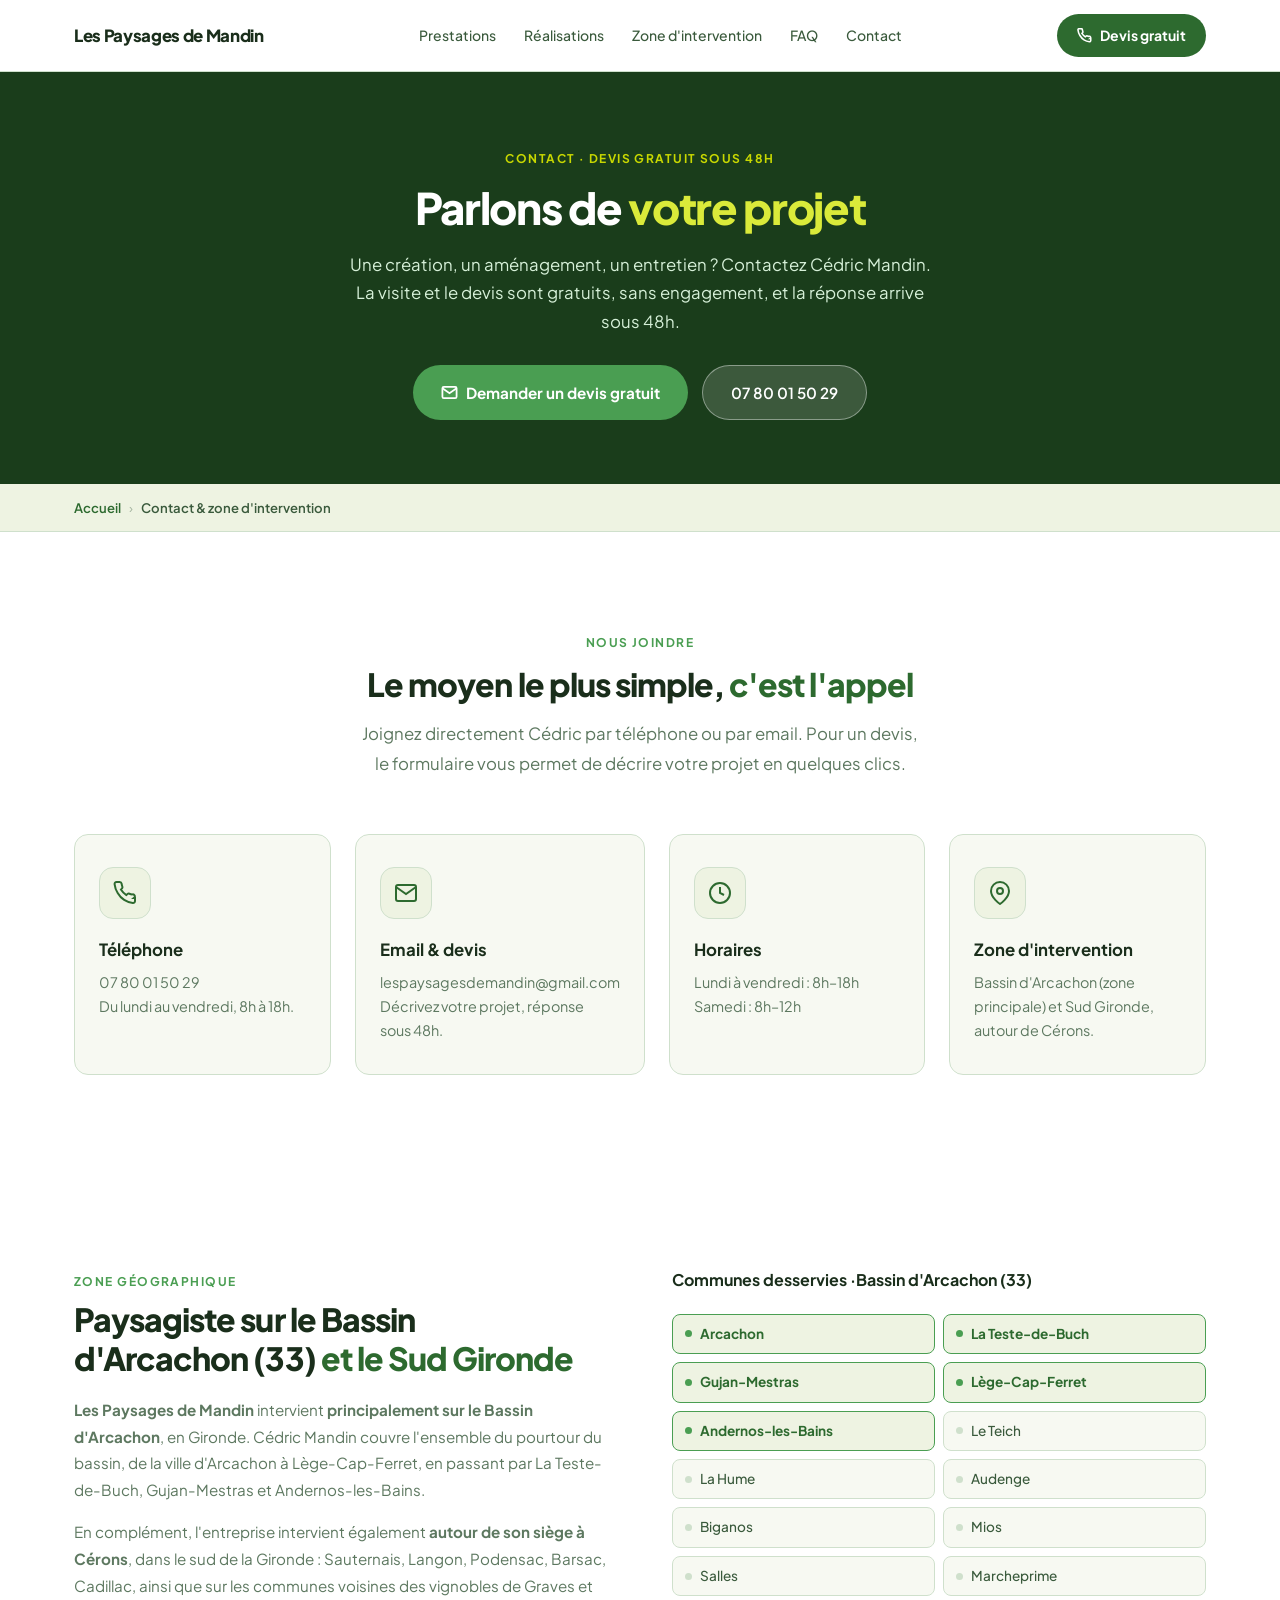
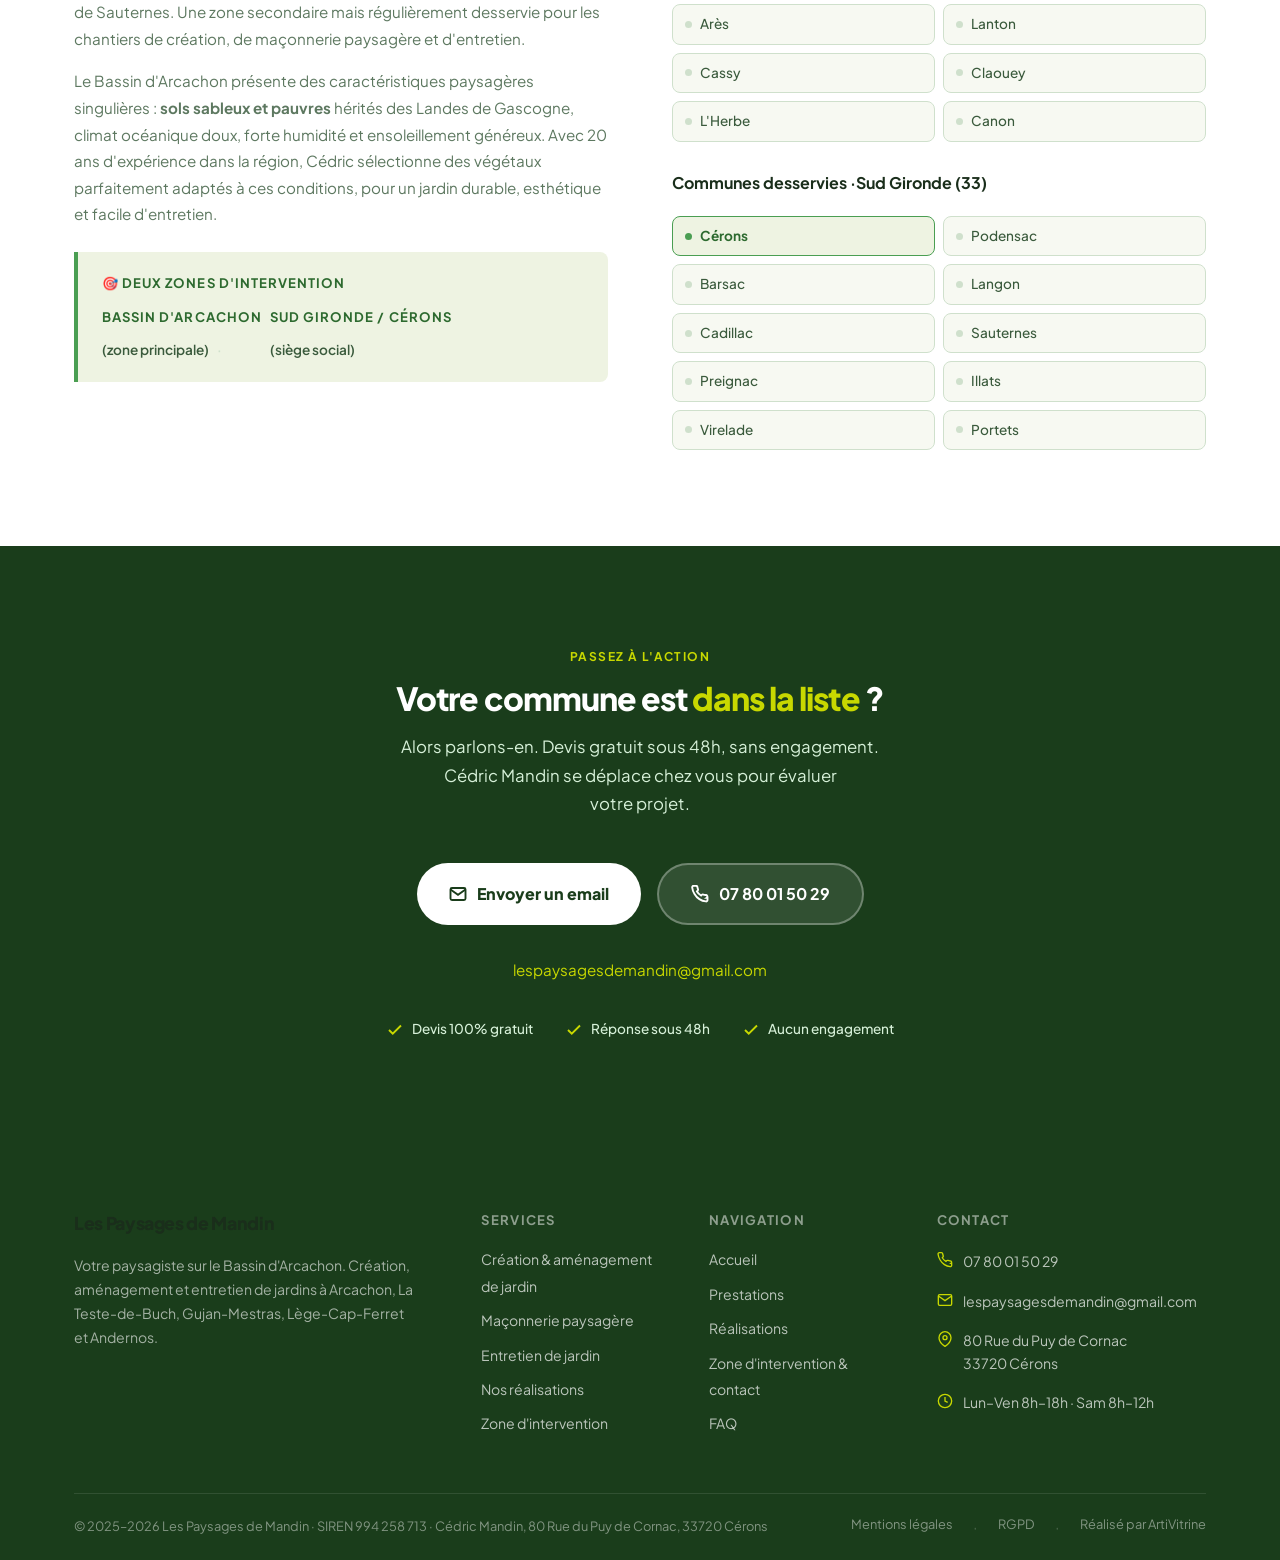
==== contact.html @ eb4b0215 "Refonte multi-pages Pro + SEO local + polish a11y - One-page vers 6 pages indexables (accueil teaser" ====
<!DOCTYPE html>
<html lang="fr">
<head>
  <meta charset="UTF-8">
  <meta name="viewport" content="width=device-width, initial-scale=1.0">
  <title>Contact &amp; zone d'intervention — Paysagiste Bassin d'Arcachon | Les Paysages de Mandin</title>
  <meta name="description" content="Contactez Les Paysages de Mandin, paysagiste sur le Bassin d'Arcachon : Arcachon, La Teste-de-Buch, Gujan-Mestras, Lège-Cap-Ferret, Andernos et Sud Gironde. Devis gratuit sous 48h. ☎ 07 80 01 50 29.">
  <meta name="keywords" content="contact paysagiste Bassin d'Arcachon, paysagiste Arcachon, paysagiste Gujan-Mestras, paysagiste La Teste-de-Buch, zone intervention paysagiste Gironde, devis paysagiste Arcachon">
  <meta name="robots" content="index, follow">
  <meta name="geo.region" content="FR-33">
  <meta name="geo.placename" content="Arcachon, Gironde, France">
  <meta name="geo.position" content="44.6597;-1.1739">
  <meta name="ICBM" content="44.6597, -1.1739">
  <meta property="og:title" content="Contact &amp; zone d'intervention — Les Paysages de Mandin">
  <meta property="og:description" content="Paysagiste sur le Bassin d'Arcachon et le Sud Gironde. Devis gratuit sous 48h.">
  <meta property="og:type" content="website">
  <meta property="og:url" content="https://lespaysagesdemandin.fr/contact.html">
  <meta property="og:image" content="https://lespaysagesdemandin.fr/images/realisations/escalier-corten/escalier-corten-bambous-vue-principale.webp">
  <meta property="og:image:width" content="1600">
  <meta property="og:image:height" content="1200">
  <meta property="og:image:alt" content="Réalisation paysagère sur le Bassin d'Arcachon : Les Paysages de Mandin">
  <meta property="og:locale" content="fr_FR">
  <meta property="og:site_name" content="Les Paysages de Mandin">
  <meta name="twitter:card" content="summary_large_image">
  <meta name="twitter:title" content="Contact &amp; zone d'intervention — Les Paysages de Mandin">
  <meta name="twitter:description" content="Paysagiste sur le Bassin d'Arcachon et le Sud Gironde. Devis gratuit sous 48h.">
  <meta name="twitter:image" content="https://lespaysagesdemandin.fr/images/realisations/escalier-corten/escalier-corten-bambous-vue-principale.webp">
  <meta name="author" content="Cédric Mandin — Les Paysages de Mandin">

  <link rel="canonical" href="https://lespaysagesdemandin.fr/contact.html">
  <link rel="icon" type="image/svg+xml" href="/favicon.svg">
  <meta name="theme-color" content="#2d6a2f">

  <link rel="preconnect" href="https://fonts.googleapis.com">
  <link rel="preconnect" href="https://fonts.gstatic.com" crossorigin>
  <link href="https://fonts.googleapis.com/css2?family=Plus+Jakarta+Sans:wght@400;500;600;700;800&display=swap" rel="stylesheet">
  <link rel="stylesheet" href="styles.css">

  <!-- JSON-LD : fil d'Ariane -->
  <script type="application/ld+json">
  {
    "@context": "https://schema.org",
    "@type": "BreadcrumbList",
    "itemListElement": [
      {"@type": "ListItem", "position": 1, "name": "Accueil", "item": "https://lespaysagesdemandin.fr/"},
      {"@type": "ListItem", "position": 2, "name": "Contact et zone d'intervention", "item": "https://lespaysagesdemandin.fr/contact.html"}
    ]
  }
  </script>
</head>
<body class="subpage">

  <!-- NAVBAR -->
  <nav id="nav" role="navigation" aria-label="Navigation principale">
    <div class="container">
      <div class="nav-inner">
        <a href="/" class="logo" aria-label="Les Paysages de Mandin — Accueil">Les Paysages de Mandin</a>
        <div class="nav-links" role="list">
          <a href="/#services" role="listitem">Prestations</a>
          <a href="/realisations.html" role="listitem">Réalisations</a>
          <a href="/contact.html" role="listitem">Zone d'intervention</a>
          <a href="/#faq" role="listitem">FAQ</a>
          <a href="/contact.html" role="listitem">Contact</a>
        </div>
        <a href="tel:+33780015029" class="nav-cta" aria-label="Appeler pour un devis gratuit">
          <svg width="15" height="15" viewBox="0 0 24 24" fill="none" stroke="currentColor" stroke-width="2.5" aria-hidden="true"><path d="M22 16.92v3a2 2 0 0 1-2.18 2 19.79 19.79 0 0 1-8.63-3.07A19.5 19.5 0 0 1 4.69 12 19.79 19.79 0 0 1 1.62 3.38 2 2 0 0 1 3.6 1h3a2 2 0 0 1 2 1.72c.13.96.37 1.9.7 2.81a2 2 0 0 1-.45 2.11L7.91 8.6a16 16 0 0 0 5.49 5.49l.96-.95a2 2 0 0 1 2.11-.45c.91.33 1.85.57 2.81.7A2 2 0 0 1 21 16.92z"/></svg>
          Devis gratuit
        </a>
        <button class="burger" id="burger" aria-label="Ouvrir le menu" aria-expanded="false">
          <span></span><span></span><span></span>
        </button>
      </div>
    </div>
  </nav>

  <div class="mobile-menu" id="mobileMenu" role="dialog" aria-label="Menu de navigation">
    <a href="/#services" onclick="closeMenu()">Prestations</a>
    <a href="/realisations.html" onclick="closeMenu()">Réalisations</a>
    <a href="/contact.html" onclick="closeMenu()">Zone d'intervention</a>
    <a href="/#faq" onclick="closeMenu()">FAQ</a>
    <a href="/contact.html" onclick="closeMenu()">Contact</a>
    <a href="tel:+33780015029" class="nav-cta" onclick="closeMenu()">📞 Appeler maintenant</a>
  </div>

  <!-- EN-TÊTE -->
  <header class="subhero">
    <div class="container">
      <span class="eyebrow reveal">Contact · Devis gratuit sous 48h</span>
      <h1 class="reveal reveal-delay-1">Parlons de <em>votre projet</em></h1>
      <p class="reveal reveal-delay-2">Une création, un aménagement, un entretien ? Contactez Cédric Mandin. La visite et le devis sont gratuits, sans engagement, et la réponse arrive sous 48h.</p>
      <div class="hero-ctas reveal reveal-delay-3">
        <a href="#" data-artidevis class="btn-primary">
          <svg width="17" height="17" viewBox="0 0 24 24" fill="none" stroke="currentColor" stroke-width="2.5" aria-hidden="true"><path d="M4 4h16c1.1 0 2 .9 2 2v12c0 1.1-.9 2-2 2H4c-1.1 0-2-.9-2-2V6c0-1.1.9-2 2-2z"/><polyline points="22,6 12,13 2,6"/></svg>
          Demander un devis gratuit
        </a>
        <a href="tel:+33780015029" class="btn-secondary">07 80 01 50 29</a>
      </div>
    </div>
  </header>

  <!-- FIL D'ARIANE -->
  <nav class="breadcrumb" aria-label="Fil d'Ariane">
    <div class="container">
      <ol>
        <li><a href="/">Accueil</a></li>
        <li><span aria-current="page">Contact &amp; zone d'intervention</span></li>
      </ol>
    </div>
  </nav>

  <!-- COORDONNÉES -->
  <section id="benefices" aria-labelledby="contact-h2">
    <div class="container">
      <div class="benefices-header">
        <span class="section-label reveal">Nous joindre</span>
        <h2 id="contact-h2" class="reveal reveal-delay-1">Le moyen le plus simple, <em>c'est l'appel</em></h2>
        <p class="section-desc reveal reveal-delay-2">Joignez directement Cédric par téléphone ou par email. Pour un devis, le formulaire vous permet de décrire votre projet en quelques clics.</p>
      </div>
      <div class="cards-grid">
        <a href="tel:+33780015029" class="card reveal reveal-delay-1">
          <div class="card-icon">
            <svg width="24" height="24" viewBox="0 0 24 24" fill="none" stroke="currentColor" stroke-width="2" aria-hidden="true"><path d="M22 16.92v3a2 2 0 0 1-2.18 2 19.79 19.79 0 0 1-8.63-3.07A19.5 19.5 0 0 1 4.69 12 19.79 19.79 0 0 1 1.62 3.38 2 2 0 0 1 3.6 1h3a2 2 0 0 1 2 1.72c.13.96.37 1.9.7 2.81a2 2 0 0 1-.45 2.11L7.91 8.6a16 16 0 0 0 5.49 5.49l.96-.95a2 2 0 0 1 2.11-.45c.91.33 1.85.57 2.81.7A2 2 0 0 1 21 16.92z"/></svg>
          </div>
          <h3>Téléphone</h3>
          <p>07 80 01 50 29<br>Du lundi au vendredi, 8h à 18h.</p>
        </a>
        <a href="#" data-artidevis class="card reveal reveal-delay-2">
          <div class="card-icon">
            <svg width="24" height="24" viewBox="0 0 24 24" fill="none" stroke="currentColor" stroke-width="2" aria-hidden="true"><path d="M4 4h16c1.1 0 2 .9 2 2v12c0 1.1-.9 2-2 2H4c-1.1 0-2-.9-2-2V6c0-1.1.9-2 2-2z"/><polyline points="22,6 12,13 2,6"/></svg>
          </div>
          <h3>Email &amp; devis</h3>
          <p>lespaysagesdemandin@gmail.com<br>Décrivez votre projet, réponse sous 48h.</p>
        </a>
        <div class="card reveal reveal-delay-3">
          <div class="card-icon">
            <svg width="24" height="24" viewBox="0 0 24 24" fill="none" stroke="currentColor" stroke-width="2" aria-hidden="true"><circle cx="12" cy="12" r="10"/><polyline points="12 6 12 12 16 14"/></svg>
          </div>
          <h3>Horaires</h3>
          <p>Lundi à vendredi : 8h–18h<br>Samedi : 8h–12h</p>
        </div>
        <div class="card reveal reveal-delay-4">
          <div class="card-icon">
            <svg width="24" height="24" viewBox="0 0 24 24" fill="none" stroke="currentColor" stroke-width="2" aria-hidden="true"><path d="M21 10c0 7-9 13-9 13s-9-6-9-13a9 9 0 0 1 18 0z"/><circle cx="12" cy="10" r="3"/></svg>
          </div>
          <h3>Zone d'intervention</h3>
          <p>Bassin d'Arcachon (zone principale) et Sud Gironde, autour de Cérons.</p>
        </div>
      </div>
    </div>
  </section>

  <!-- ZONE D'INTERVENTION — SEO LOCAL -->
  <section id="zone-intervention" aria-labelledby="zone-h2">
    <div class="container">
      <div class="zone-grid">
        <div class="zone-text">
          <span class="section-label reveal">Zone géographique</span>
          <h2 id="zone-h2" class="reveal reveal-delay-1">Paysagiste sur le Bassin d'Arcachon (33) <em>et le Sud Gironde</em></h2>

          <p class="reveal reveal-delay-2">
            <strong>Les Paysages de Mandin</strong> intervient <strong>principalement sur le Bassin d'Arcachon</strong>, en Gironde. Cédric Mandin couvre l'ensemble du pourtour du bassin, de la ville d'Arcachon à Lège-Cap-Ferret, en passant par La Teste-de-Buch, Gujan-Mestras et Andernos-les-Bains.
          </p>

          <p class="reveal reveal-delay-3">
            En complément, l'entreprise intervient également <strong>autour de son siège à Cérons</strong>, dans le sud de la Gironde : Sauternais, Langon, Podensac, Barsac, Cadillac, ainsi que sur les communes voisines des vignobles de Graves et de Sauternes. Une zone secondaire mais régulièrement desservie pour les chantiers de création, de maçonnerie paysagère et d'entretien.
          </p>

          <p class="reveal reveal-delay-4">
            Le Bassin d'Arcachon présente des caractéristiques paysagères singulières : <strong>sols sableux et pauvres</strong> hérités des Landes de Gascogne, climat océanique doux, forte humidité et ensoleillement généreux. Avec 20 ans d'expérience dans la région, Cédric sélectionne des végétaux parfaitement adaptés à ces conditions, pour un jardin durable, esthétique et facile d'entretien.
          </p>

          <div class="zone-highlight reveal">
            <strong>🎯 Deux zones d'intervention</strong>
            <ul role="list">
              <li><strong>Bassin d'Arcachon</strong> (zone principale)</li>
              <li><strong>Sud Gironde / Cérons</strong> (siège social)</li>
            </ul>
          </div>
        </div>

        <div class="communes-col reveal reveal-delay-2">
          <h3>Communes desservies ·Bassin d'Arcachon (33)</h3>
          <div class="communes-grid" role="list" aria-label="Liste des communes desservies sur le Bassin d'Arcachon">
            <div class="commune-tag main" role="listitem"><span class="dot" aria-hidden="true"></span>Arcachon</div>
            <div class="commune-tag main" role="listitem"><span class="dot" aria-hidden="true"></span>La Teste-de-Buch</div>
            <div class="commune-tag main" role="listitem"><span class="dot" aria-hidden="true"></span>Gujan-Mestras</div>
            <div class="commune-tag main" role="listitem"><span class="dot" aria-hidden="true"></span>Lège-Cap-Ferret</div>
            <div class="commune-tag main" role="listitem"><span class="dot" aria-hidden="true"></span>Andernos-les-Bains</div>
            <div class="commune-tag" role="listitem"><span class="dot" aria-hidden="true"></span>Le Teich</div>
            <div class="commune-tag" role="listitem"><span class="dot" aria-hidden="true"></span>La Hume</div>
            <div class="commune-tag" role="listitem"><span class="dot" aria-hidden="true"></span>Audenge</div>
            <div class="commune-tag" role="listitem"><span class="dot" aria-hidden="true"></span>Biganos</div>
            <div class="commune-tag" role="listitem"><span class="dot" aria-hidden="true"></span>Mios</div>
            <div class="commune-tag" role="listitem"><span class="dot" aria-hidden="true"></span>Salles</div>
            <div class="commune-tag" role="listitem"><span class="dot" aria-hidden="true"></span>Marcheprime</div>
            <div class="commune-tag" role="listitem"><span class="dot" aria-hidden="true"></span>Arès</div>
            <div class="commune-tag" role="listitem"><span class="dot" aria-hidden="true"></span>Lanton</div>
            <div class="commune-tag" role="listitem"><span class="dot" aria-hidden="true"></span>Cassy</div>
            <div class="commune-tag" role="listitem"><span class="dot" aria-hidden="true"></span>Claouey</div>
            <div class="commune-tag" role="listitem"><span class="dot" aria-hidden="true"></span>L'Herbe</div>
            <div class="commune-tag" role="listitem"><span class="dot" aria-hidden="true"></span>Canon</div>
          </div>

          <h3 style="margin-top: 28px;">Communes desservies ·Sud Gironde (33)</h3>
          <div class="communes-grid" role="list" aria-label="Liste des communes desservies en Sud Gironde">
            <div class="commune-tag main" role="listitem"><span class="dot" aria-hidden="true"></span>Cérons</div>
            <div class="commune-tag" role="listitem"><span class="dot" aria-hidden="true"></span>Podensac</div>
            <div class="commune-tag" role="listitem"><span class="dot" aria-hidden="true"></span>Barsac</div>
            <div class="commune-tag" role="listitem"><span class="dot" aria-hidden="true"></span>Langon</div>
            <div class="commune-tag" role="listitem"><span class="dot" aria-hidden="true"></span>Cadillac</div>
            <div class="commune-tag" role="listitem"><span class="dot" aria-hidden="true"></span>Sauternes</div>
            <div class="commune-tag" role="listitem"><span class="dot" aria-hidden="true"></span>Preignac</div>
            <div class="commune-tag" role="listitem"><span class="dot" aria-hidden="true"></span>Illats</div>
            <div class="commune-tag" role="listitem"><span class="dot" aria-hidden="true"></span>Virelade</div>
            <div class="commune-tag" role="listitem"><span class="dot" aria-hidden="true"></span>Portets</div>
          </div>
        </div>
      </div>
    </div>
  </section>

  <!-- CTA FINAL -->
  <section id="cta-final" aria-labelledby="cta-h2">
    <div class="container">
      <div class="cta-inner">
        <span class="section-label" style="color: var(--accent);" aria-hidden="true">Passez à l'action</span>
        <h2 id="cta-h2" class="reveal">Votre commune est <em>dans la liste</em> ?</h2>
        <p class="sub reveal reveal-delay-1">Alors parlons-en. Devis gratuit sous 48h, sans engagement. Cédric Mandin se déplace chez vous pour évaluer votre projet.</p>
        <div class="cta-buttons reveal reveal-delay-2">
          <a href="#" data-artidevis class="btn-white">
            <svg width="18" height="18" viewBox="0 0 24 24" fill="none" stroke="currentColor" stroke-width="2.5" aria-hidden="true"><path d="M4 4h16c1.1 0 2 .9 2 2v12c0 1.1-.9 2-2 2H4c-1.1 0-2-.9-2-2V6c0-1.1.9-2 2-2z"/><polyline points="22,6 12,13 2,6"/></svg>
            Envoyer un email
          </a>
          <a href="tel:+33780015029" class="btn-tel">
            <svg width="18" height="18" viewBox="0 0 24 24" fill="none" stroke="currentColor" stroke-width="2.5" aria-hidden="true"><path d="M22 16.92v3a2 2 0 0 1-2.18 2 19.79 19.79 0 0 1-8.63-3.07A19.5 19.5 0 0 1 4.69 12 19.79 19.79 0 0 1 1.62 3.38 2 2 0 0 1 3.6 1h3a2 2 0 0 1 2 1.72c.13.96.37 1.9.7 2.81a2 2 0 0 1-.45 2.11L7.91 8.6a16 16 0 0 0 5.49 5.49l.96-.95a2 2 0 0 1 2.11-.45c.91.33 1.85.57 2.81.7A2 2 0 0 1 21 16.92z"/></svg>
            07 80 01 50 29
          </a>
        </div>
        <a href="#" data-artidevis class="cta-email reveal reveal-delay-3">lespaysagesdemandin@gmail.com</a>
        <div class="reassurances reveal reveal-delay-4">
          <div class="rea-item">
            <svg width="18" height="18" viewBox="0 0 24 24" fill="none" stroke="currentColor" stroke-width="2.5" aria-hidden="true"><polyline points="20 6 9 17 4 12"/></svg>
            Devis 100% gratuit
          </div>
          <div class="rea-item">
            <svg width="18" height="18" viewBox="0 0 24 24" fill="none" stroke="currentColor" stroke-width="2.5" aria-hidden="true"><polyline points="20 6 9 17 4 12"/></svg>
            Réponse sous 48h
          </div>
          <div class="rea-item">
            <svg width="18" height="18" viewBox="0 0 24 24" fill="none" stroke="currentColor" stroke-width="2.5" aria-hidden="true"><polyline points="20 6 9 17 4 12"/></svg>
            Aucun engagement
          </div>
        </div>
      </div>
    </div>
  </section>

  <!-- FOOTER -->
  <footer role="contentinfo">
    <div class="container">
      <div class="footer-grid">
        <div class="footer-brand">
          <div class="logo">Les Paysages de Mandin</div>
          <p>Votre paysagiste sur le Bassin d'Arcachon. Création, aménagement et entretien de jardins à Arcachon, La Teste-de-Buch, Gujan-Mestras, Lège-Cap-Ferret et Andernos.</p>
        </div>
        <div class="footer-col">
          <h4>Services</h4>
          <ul>
            <li><a href="/creation-amenagement-jardin.html">Création &amp; aménagement de jardin</a></li>
            <li><a href="/maconnerie-paysagere.html">Maçonnerie paysagère</a></li>
            <li><a href="/entretien-jardin.html">Entretien de jardin</a></li>
            <li><a href="/realisations.html">Nos réalisations</a></li>
            <li><a href="/contact.html">Zone d'intervention</a></li>
          </ul>
        </div>
        <div class="footer-col">
          <h4>Navigation</h4>
          <ul>
            <li><a href="/">Accueil</a></li>
            <li><a href="/#services">Prestations</a></li>
            <li><a href="/realisations.html">Réalisations</a></li>
            <li><a href="/contact.html">Zone d'intervention &amp; contact</a></li>
            <li><a href="/#faq">FAQ</a></li>
          </ul>
        </div>
        <div class="footer-col footer-contact">
          <h4>Contact</h4>
          <ul>
            <li>
              <svg width="16" height="16" viewBox="0 0 24 24" fill="none" stroke="currentColor" stroke-width="2" aria-hidden="true"><path d="M22 16.92v3a2 2 0 0 1-2.18 2 19.79 19.79 0 0 1-8.63-3.07A19.5 19.5 0 0 1 4.69 12 19.79 19.79 0 0 1 1.62 3.38 2 2 0 0 1 3.6 1h3a2 2 0 0 1 2 1.72c.13.96.37 1.9.7 2.81a2 2 0 0 1-.45 2.11L7.91 8.6a16 16 0 0 0 5.49 5.49l.96-.95a2 2 0 0 1 2.11-.45c.91.33 1.85.57 2.81.7A2 2 0 0 1 21 16.92z"/></svg>
              <a href="tel:+33780015029" style="color: rgba(255,255,255,0.7);">07 80 01 50 29</a>
            </li>
            <li>
              <svg width="16" height="16" viewBox="0 0 24 24" fill="none" stroke="currentColor" stroke-width="2" aria-hidden="true"><path d="M4 4h16c1.1 0 2 .9 2 2v12c0 1.1-.9 2-2 2H4c-1.1 0-2-.9-2-2V6c0-1.1.9-2 2-2z"/><polyline points="22,6 12,13 2,6"/></svg>
              <a href="#" data-artidevis style="color: rgba(255,255,255,0.7);">lespaysagesdemandin@gmail.com</a>
            </li>
            <li>
              <svg width="16" height="16" viewBox="0 0 24 24" fill="none" stroke="currentColor" stroke-width="2" aria-hidden="true"><path d="M21 10c0 7-9 13-9 13s-9-6-9-13a9 9 0 0 1 18 0z"/><circle cx="12" cy="10" r="3"/></svg>
              80 Rue du Puy de Cornac<br>33720 Cérons
            </li>
            <li>
              <svg width="16" height="16" viewBox="0 0 24 24" fill="none" stroke="currentColor" stroke-width="2" aria-hidden="true"><circle cx="12" cy="12" r="10"/><polyline points="12 6 12 12 16 14"/></svg>
              Lun–Ven 8h–18h · Sam 8h–12h
            </li>
          </ul>
        </div>
      </div>
      <div class="footer-bottom">
        <p>© 2025–2026 Les Paysages de Mandin · SIREN 994 258 713 · Cédric Mandin, 80 Rue du Puy de Cornac, 33720 Cérons</p>
        <div class="footer-bottom-links">
          <a href="/mentions-legales.html">Mentions légales</a>
          <span style="color: rgba(255,255,255,0.2);">·</span>
          <a href="/mentions-legales.html">RGPD</a>
          <span style="color: rgba(255,255,255,0.2);">·</span>
          <a href="https://artivitrine.fr" target="_blank" rel="noopener">Réalisé par ArtiVitrine</a>
        </div>
      </div>
    </div>
  </footer>

  <!-- Barre sticky mobile -->
  <div class="mobile-sticky" role="navigation" aria-label="Actions rapides">
    <a href="tel:+33780015029" class="sticky-tel">
      <svg width="18" height="18" viewBox="0 0 24 24" fill="none" stroke="currentColor" stroke-width="2.5" aria-hidden="true"><path d="M22 16.92v3a2 2 0 0 1-2.18 2 19.79 19.79 0 0 1-8.63-3.07A19.5 19.5 0 0 1 4.69 12 19.79 19.79 0 0 1 1.62 3.38 2 2 0 0 1 3.6 1h3a2 2 0 0 1 2 1.72c.13.96.37 1.9.7 2.81a2 2 0 0 1-.45 2.11L7.91 8.6a16 16 0 0 0 5.49 5.49l.96-.95a2 2 0 0 1 2.11-.45c.91.33 1.85.57 2.81.7A2 2 0 0 1 21 16.92z"/></svg>
      Appeler
    </a>
    <a href="#" data-artidevis class="sticky-mail">
      <svg width="18" height="18" viewBox="0 0 24 24" fill="none" stroke="currentColor" stroke-width="2.5" aria-hidden="true"><path d="M4 4h16c1.1 0 2 .9 2 2v12c0 1.1-.9 2-2 2H4c-1.1 0-2-.9-2-2V6c0-1.1.9-2 2-2z"/><polyline points="22,6 12,13 2,6"/></svg>
      Email
    </a>
  </div>

  <script src="script.js"></script>
  <script
    src="https://artidevis-chi.vercel.app/artidevis.js"
    data-email="lespaysagesdemandin@gmail.com"
    data-couleur="#2d6a2f"
    data-nom="Les Paysages de Mandin"
    data-services="Création de jardin,Aménagement paysager,Entretien espaces verts,Conseil paysagisme,Maçonnerie paysagère">
  </script>
</body>
</html>
---- styles.css ----
/* ============================================================
   VARIABLES CSS — PALETTE & TYPOGRAPHIE
============================================================ */
:root {
  --font: 'Plus Jakarta Sans', sans-serif;

  /* Palette carte de visite client — verts + touches de jaune */
  --primary: #2d6a2f;
  --primary-dark: #1a3d1b;
  --primary-light: #4a9e52;
  --accent: #c8d800;
  --accent-warm: #daea3a;

  /* Tons terre */
  --earth: #6b4f3a;
  --earth-light: #a07850;
  --sand: #f5f5e0;

  /* Neutres */
  --bg: #f7f9f2;
  --bg-tint: #eef3e2;
  --white: #ffffff;
  --text: #1a2e1b;
  --text-mid: #3a5a3c;
  --text-muted: #5d7860;
  --border: #cfe0cc;

  /* Dark section */
  --dark-bg: #1a3d1b;
  --dark-text: #d6f0d8;

  /* Shadows */
  --shadow-sm: 0 2px 8px rgba(45,106,47,0.08);
  --shadow-md: 0 8px 32px rgba(45,106,47,0.12);
  --shadow-lg: 0 20px 60px rgba(45,106,47,0.16);

  --radius: 14px;
  --radius-sm: 8px;
}

/* ============================================================
   RESET & BASE
============================================================ */
*, *::before, *::after { box-sizing: border-box; margin: 0; padding: 0; }
html { scroll-behavior: smooth; font-size: 16px; }
body {
  font-family: var(--font);
  background: var(--bg);
  color: var(--text);
  line-height: 1.65;
  overflow-x: hidden;
}
img { display: block; max-width: 100%; }
a { text-decoration: none; color: inherit; }
ul { list-style: none; }

.container {
  max-width: 1180px;
  margin: 0 auto;
  padding: 0 24px;
}
body.mentions-page .container { max-width: 1100px; }

/* ============================================================
   SCROLL REVEAL
============================================================ */
.reveal {
  animation: fadeUp 0.7s ease both;
}
@keyframes fadeUp {
  from { opacity: 0; transform: translateY(32px); }
  to   { opacity: 1; transform: translateY(0); }
}
.reveal-delay-1 { animation-delay: 0.1s; }
.reveal-delay-2 { animation-delay: 0.2s; }
.reveal-delay-3 { animation-delay: 0.3s; }
.reveal-delay-4 { animation-delay: 0.4s; }
.reveal-delay-5 { animation-delay: 0.5s; }
.reveal-delay-6 { animation-delay: 0.6s; }

/* ============================================================
   NAVBAR — index (transparente, scrolled)
============================================================ */
#nav {
  position: fixed; top: 0; left: 0; right: 0; z-index: 1000;
  padding: 20px 0;
  transition: background 0.3s ease, padding 0.3s ease, box-shadow 0.3s ease;
}
#nav.scrolled {
  background: rgba(255,255,255,0.97);
  backdrop-filter: blur(14px);
  padding: 11px 0;
  box-shadow: 0 2px 16px rgba(0,0,0,0.08);
  border-bottom: 1px solid rgba(0,0,0,0.06);
}
.nav-inner {
  display: flex;
  align-items: center;
  justify-content: space-between;
  gap: 24px;
}
.logo {
  display: flex;
  align-items: center;
  gap: 10px;
  font-weight: 800;
  font-size: 1.05rem;
  color: #fff;
  transition: color 0.3s ease;
  letter-spacing: -0.02em;
  flex-shrink: 0;
}
#nav.scrolled .logo { color: var(--text); }
.logo svg { flex-shrink: 0; }
.logo-leaf path { transition: fill 0.3s ease; }
#nav.scrolled .logo-leaf path { fill: var(--primary); }

.nav-links {
  display: flex;
  align-items: center;
  gap: 28px;
}
.nav-links a {
  font-size: 0.875rem;
  font-weight: 500;
  color: rgba(255,255,255,0.88);
  transition: color 0.2s ease;
  white-space: nowrap;
}
#nav.scrolled .nav-links a { color: var(--text-mid); }
.nav-links a:hover { color: var(--accent) !important; }

.nav-cta {
  display: inline-flex;
  align-items: center;
  gap: 8px;
  padding: 10px 20px;
  background: var(--primary-light);
  color: #fff !important;
  border-radius: 50px;
  font-size: 0.875rem;
  font-weight: 700;
  transition: background 0.2s, transform 0.2s;
  flex-shrink: 0;
}
.nav-cta:hover { background: var(--primary); transform: translateY(-1px); }
#nav.scrolled .nav-cta { background: var(--primary); }

.burger {
  display: none;
  flex-direction: column;
  gap: 5px;
  cursor: pointer;
  padding: 4px;
  background: none;
  border: none;
  z-index: 1100;
}
.burger span {
  display: block;
  width: 24px;
  height: 2px;
  background: #fff;
  border-radius: 2px;
  transition: all 0.3s ease;
}
#nav.scrolled .burger span { background: var(--text); }
.burger.open span:nth-child(1) { transform: translateY(7px) rotate(45deg); background: var(--text); }
.burger.open span:nth-child(2) { opacity: 0; }
.burger.open span:nth-child(3) { transform: translateY(-7px) rotate(-45deg); background: var(--text); }

.mobile-menu {
  display: none;
  position: fixed;
  inset: 0;
  background: var(--white);
  z-index: 999;
  flex-direction: column;
  align-items: center;
  justify-content: center;
  gap: 32px;
}
.mobile-menu.open { display: flex; }
.mobile-menu a {
  font-size: 1.4rem;
  font-weight: 700;
  color: var(--text);
  transition: color 0.2s;
}
.mobile-menu a:hover { color: var(--primary); }
.mobile-menu .nav-cta { font-size: 1rem; padding: 14px 32px; }

/* ============================================================
   NAVBAR — mentions-legales (sticky simplifiée)
============================================================ */
body.mentions-page #nav {
  position: sticky;
  top: 0;
  z-index: 100;
  background: rgba(255,255,255,0.97);
  backdrop-filter: blur(14px);
  border-bottom: 1px solid var(--border);
  padding: 14px 0;
}
body.mentions-page .logo {
  font-size: 1rem;
  color: var(--text);
}
.btn-back {
  display: inline-flex;
  align-items: center;
  gap: 8px;
  padding: 9px 18px;
  background: var(--primary);
  color: #fff;
  border-radius: 50px;
  font-weight: 700;
  font-size: 0.85rem;
  transition: background 0.2s, transform 0.2s;
}
.btn-back:hover { background: var(--primary-dark); transform: translateY(-1px); }

/* ============================================================
   HERO
============================================================ */
#hero {
  position: relative;
  min-height: 100vh;
  min-height: 100dvh;
  display: flex;
  align-items: center;
  overflow: hidden;
}
.hero-bg {
  position: absolute;
  inset: 0;
  background-image: url('images/realisations/escalier-corten/escalier-corten-bambous-vue-principale.webp');
  background-size: cover;
  background-position: center;
  transform: scale(1.04);
  transition: transform 8s ease;
}
#hero:hover .hero-bg { transform: scale(1); }
.hero-overlay {
  position: absolute;
  inset: 0;
  background: linear-gradient(135deg, rgba(15,40,20,0.88) 0%, rgba(27,67,50,0.72) 50%, rgba(0,0,0,0.55) 100%);
}
.hero-content {
  position: relative;
  z-index: 2;
  max-width: 760px;
  padding-top: 80px;
  margin: 0 auto;
  text-align: center;
}
.hero-content .hero-sub { margin-left: auto; margin-right: auto; }
.hero-content .hero-ctas { justify-content: center; }
.hero-content .hero-trust { justify-content: center; }
.hero-badge {
  display: inline-flex;
  align-items: center;
  gap: 8px;
  background: rgba(255,255,255,0.15);
  backdrop-filter: blur(8px);
  border: 1px solid rgba(255,255,255,0.25);
  color: #fff;
  font-size: 0.8rem;
  font-weight: 600;
  padding: 6px 14px;
  border-radius: 50px;
  margin-bottom: 24px;
  letter-spacing: 0.04em;
  text-transform: uppercase;
}
.hero-badge span { color: var(--accent); }
h1 {
  font-size: clamp(2.2rem, 4vw, 3.4rem);
  font-weight: 800;
  color: #fff;
  line-height: 1.15;
  letter-spacing: -0.03em;
  margin-bottom: 20px;
}
h1 em {
  font-style: normal;
  color: var(--accent-warm);
}
.hero-sub {
  font-size: clamp(1rem, 1.5vw, 1.15rem);
  color: rgba(255,255,255,0.88);
  max-width: 520px;
  margin-bottom: 36px;
  font-weight: 400;
  line-height: 1.7;
}
.hero-ctas {
  display: flex;
  gap: 14px;
  flex-wrap: wrap;
  margin-bottom: 44px;
}
.btn-primary {
  display: inline-flex;
  align-items: center;
  gap: 8px;
  padding: 14px 28px;
  background: var(--primary-light);
  color: #fff;
  border-radius: 50px;
  font-weight: 700;
  font-size: 0.95rem;
  transition: all 0.2s ease;
  animation: pulse 3s infinite;
}
@keyframes pulse {
  0%, 100% { box-shadow: 0 0 0 0 rgba(200,216,0,0.5); }
  50% { box-shadow: 0 0 0 10px rgba(200,216,0,0); }
}
.btn-primary:hover {
  background: var(--primary);
  transform: translateY(-2px);
  animation: none;
}
.btn-secondary {
  display: inline-flex;
  align-items: center;
  gap: 8px;
  padding: 14px 28px;
  background: rgba(255,255,255,0.15);
  backdrop-filter: blur(8px);
  color: #fff;
  border: 1.5px solid rgba(255,255,255,0.4);
  border-radius: 50px;
  font-weight: 600;
  font-size: 0.95rem;
  transition: all 0.2s ease;
}
.btn-secondary:hover { background: rgba(255,255,255,0.25); transform: translateY(-2px); }

.hero-trust {
  display: flex;
  align-items: center;
  gap: 20px;
  flex-wrap: wrap;
}
.trust-badge {
  display: flex;
  align-items: center;
  gap: 8px;
  background: rgba(255,255,255,0.12);
  backdrop-filter: blur(8px);
  border: 1px solid rgba(255,255,255,0.2);
  padding: 8px 14px;
  border-radius: 50px;
  color: #fff;
  font-size: 0.82rem;
  font-weight: 600;
}
.trust-badge .stars { color: #f6c90e; letter-spacing: 1px; }

.scroll-hint {
  position: absolute;
  bottom: 36px;
  left: 50%;
  transform: translateX(-50%);
  display: flex;
  flex-direction: column;
  align-items: center;
  gap: 6px;
  color: rgba(255,255,255,0.6);
  font-size: 0.72rem;
  font-weight: 500;
  letter-spacing: 0.08em;
  text-transform: uppercase;
}
.scroll-hint .arrow {
  width: 24px;
  height: 24px;
  border-right: 2px solid rgba(255,255,255,0.5);
  border-bottom: 2px solid rgba(255,255,255,0.5);
  transform: rotate(45deg);
  animation: bounce 2s infinite;
}
@keyframes bounce {
  0%, 100% { transform: rotate(45deg) translateY(0); }
  50% { transform: rotate(45deg) translateY(6px); }
}

/* ============================================================
   CERTIFICATIONS BAR
============================================================ */
#certifications {
  background: var(--white);
  border-bottom: 1px solid var(--border);
  padding: 20px 0;
}
.cert-bar {
  display: flex;
  align-items: center;
  justify-content: center;
  gap: 8px;
  flex-wrap: wrap;
}
.cert-badge {
  display: inline-flex;
  align-items: center;
  gap: 8px;
  padding: 8px 16px;
  border-radius: 50px;
  border: 1.5px solid var(--border);
  font-size: 0.82rem;
  font-weight: 600;
  color: var(--text-muted);
  transition: all 0.25s ease;
  cursor: default;
  filter: grayscale(1);
}
.cert-badge:hover {
  filter: grayscale(0);
  border-color: var(--primary-light);
  color: var(--primary);
  background: var(--bg-tint);
  transform: translateY(-2px);
}
.cert-sep {
  width: 1px;
  height: 20px;
  background: var(--border);
}

/* ============================================================
   SECTION COMMONS
============================================================ */
section { padding: 96px 0; }
.section-label {
  display: inline-block;
  font-size: 0.75rem;
  font-weight: 700;
  letter-spacing: 0.12em;
  text-transform: uppercase;
  color: var(--primary-light);
  margin-bottom: 12px;
}
h2 {
  font-size: clamp(1.7rem, 2.5vw, 2.4rem);
  font-weight: 800;
  color: var(--text);
  letter-spacing: -0.03em;
  line-height: 1.2;
  margin-bottom: 16px;
}
h2 em { font-style: normal; color: var(--primary); }
.section-desc {
  font-size: 1.05rem;
  color: var(--text-muted);
  max-width: 560px;
  margin-bottom: 56px;
  line-height: 1.75;
}

/* ============================================================
   BÉNÉFICES
============================================================ */
#benefices { background: var(--white); }
.benefices-header { text-align: center; }
.benefices-header .section-desc { margin: 0 auto 56px; }
.cards-grid {
  display: grid;
  grid-template-columns: repeat(4, 1fr);
  gap: 24px;
}
.card {
  background: var(--bg);
  border: 1px solid var(--border);
  border-radius: var(--radius);
  padding: 32px 24px;
  transition: transform 0.25s ease, box-shadow 0.25s ease, border-color 0.25s ease;
}
.card:hover {
  transform: translateY(-6px);
  box-shadow: var(--shadow-lg);
  border-color: var(--primary-light);
}
.card-icon {
  width: 52px;
  height: 52px;
  background: var(--bg-tint);
  border: 1.5px solid var(--border);
  border-radius: 14px;
  display: flex;
  align-items: center;
  justify-content: center;
  margin-bottom: 20px;
  transition: background 0.25s, border-color 0.25s;
}
.card:hover .card-icon {
  background: var(--primary-light);
  border-color: var(--primary-light);
}
.card:hover .card-icon svg { color: #fff; }
.card-icon svg { color: var(--primary); transition: color 0.25s; }
.card h3 {
  font-size: 1.05rem;
  font-weight: 700;
  color: var(--text);
  margin-bottom: 10px;
  line-height: 1.3;
}
.card p {
  font-size: 0.9rem;
  color: var(--text-muted);
  line-height: 1.65;
}

/* ============================================================
   RÉALISATIONS
============================================================ */
#realisations { background: var(--bg-tint); }
.real-grid { display: flex; flex-direction: column; gap: 72px; }
.real-item {
  display: grid;
  grid-template-columns: 1fr 1fr;
  gap: 56px;
  align-items: center;
}
.real-item.reverse { direction: rtl; }
.real-item.reverse > * { direction: ltr; }
.real-photo {
  border-radius: var(--radius);
  overflow: hidden;
  aspect-ratio: 4/3;
  position: relative;
  box-shadow: var(--shadow-md);
}
.real-photo-badge {
  position: absolute;
  top: 16px;
  left: 16px;
  background: rgba(27,67,50,0.88);
  backdrop-filter: blur(8px);
  color: #fff;
  padding: 6px 12px;
  border-radius: 50px;
  font-size: 0.78rem;
  font-weight: 600;
  z-index: 3;
}

/* Carrousel */
.real-carousel {
  position: relative;
  width: 100%;
  height: 100%;
}
.carousel-track {
  position: relative;
  width: 100%;
  height: 100%;
}
.carousel-img {
  position: absolute;
  inset: 0;
  width: 100%;
  height: 100%;
  object-fit: cover;
  opacity: 0;
  transition: opacity 0.6s ease, transform 0.5s ease;
  cursor: zoom-in;
}
.carousel-img.active { opacity: 1; }
.real-carousel:hover .carousel-img.active { transform: scale(1.04); }

.carousel-prev, .carousel-next {
  position: absolute;
  top: 50%;
  transform: translateY(-50%);
  background: rgba(255,255,255,0.85);
  border: none;
  width: 38px;
  height: 38px;
  border-radius: 50%;
  cursor: pointer;
  z-index: 2;
  display: flex;
  align-items: center;
  justify-content: center;
  font-size: 1.4rem;
  color: var(--primary-dark);
  font-weight: 700;
  line-height: 1;
  padding: 0;
  transition: background 0.2s ease, transform 0.2s ease;
  opacity: 0;
}
.real-carousel:hover .carousel-prev,
.real-carousel:hover .carousel-next { opacity: 1; }
.carousel-prev { left: 12px; }
.carousel-next { right: 12px; }
.carousel-prev:hover, .carousel-next:hover {
  background: #fff;
  transform: translateY(-50%) scale(1.08);
}
.carousel-dots {
  position: absolute;
  bottom: 14px;
  left: 50%;
  transform: translateX(-50%);
  display: flex;
  gap: 6px;
  z-index: 2;
  background: rgba(0,0,0,0.25);
  padding: 6px 10px;
  border-radius: 50px;
  backdrop-filter: blur(6px);
}
.carousel-dot {
  width: 8px;
  height: 8px;
  border-radius: 50%;
  background: rgba(255,255,255,0.55);
  border: none;
  cursor: pointer;
  padding: 0;
  transition: background 0.2s ease, transform 0.2s ease;
}
.carousel-dot.active {
  background: #fff;
  transform: scale(1.3);
}

/* Lightbox */
.lightbox {
  display: none;
  position: fixed;
  inset: 0;
  z-index: 2000;
  background: rgba(15,30,18,0.94);
  align-items: center;
  justify-content: center;
  padding: 60px 24px;
  animation: lightboxFade 0.25s ease;
}
.lightbox.open { display: flex; }
@keyframes lightboxFade {
  from { opacity: 0; }
  to { opacity: 1; }
}
.lightbox-image {
  max-width: 92vw;
  max-height: 86vh;
  object-fit: contain;
  border-radius: var(--radius);
  box-shadow: 0 20px 60px rgba(0,0,0,0.5);
  cursor: zoom-out;
}
.lightbox-close,
.lightbox-prev,
.lightbox-next {
  position: absolute;
  background: rgba(255,255,255,0.1);
  border: 1px solid rgba(255,255,255,0.2);
  color: #fff;
  cursor: pointer;
  display: flex;
  align-items: center;
  justify-content: center;
  border-radius: 50%;
  transition: background 0.2s ease, transform 0.2s ease;
  font-weight: 300;
  line-height: 1;
  padding: 0;
}
.lightbox-close:hover,
.lightbox-prev:hover,
.lightbox-next:hover {
  background: rgba(255,255,255,0.22);
  transform: scale(1.08);
}
.lightbox-close {
  top: 20px;
  right: 20px;
  width: 44px;
  height: 44px;
  font-size: 1.6rem;
}
.lightbox-prev,
.lightbox-next {
  top: 50%;
  transform: translateY(-50%);
  width: 52px;
  height: 52px;
  font-size: 2rem;
}
.lightbox-prev:hover,
.lightbox-next:hover { transform: translateY(-50%) scale(1.08); }
.lightbox-prev { left: 24px; }
.lightbox-next { right: 24px; }
.lightbox-counter {
  position: absolute;
  bottom: 24px;
  left: 50%;
  transform: translateX(-50%);
  color: rgba(255,255,255,0.75);
  font-size: 0.88rem;
  font-weight: 600;
  letter-spacing: 0.04em;
}
.real-content .section-label { margin-bottom: 8px; }
.real-content h3 {
  font-size: 1.5rem;
  font-weight: 800;
  color: var(--text);
  margin-bottom: 14px;
  letter-spacing: -0.02em;
  line-height: 1.3;
}
.real-content p {
  color: var(--text-muted);
  line-height: 1.7;
  margin-bottom: 24px;
  font-size: 0.95rem;
}
.real-stats {
  display: flex;
  gap: 24px;
  margin-bottom: 28px;
}
.stat-item { text-align: left; }
.stat-num {
  font-size: 1.6rem;
  font-weight: 800;
  color: var(--primary);
  letter-spacing: -0.03em;
  line-height: 1;
  margin-bottom: 4px;
}
.stat-label {
  font-size: 0.78rem;
  color: var(--text-muted);
  font-weight: 500;
}
.btn-outline {
  display: inline-flex;
  align-items: center;
  gap: 8px;
  padding: 11px 22px;
  border: 2px solid var(--primary);
  color: var(--primary);
  border-radius: 50px;
  font-weight: 700;
  font-size: 0.88rem;
  transition: all 0.2s ease;
}
.btn-outline:hover {
  background: var(--primary);
  color: #fff;
  transform: translateY(-2px);
}

/* ============================================================
   PROCESSUS
============================================================ */
#processus { background: var(--white); }
.processus-header { text-align: center; }
.processus-header .section-desc { margin: 0 auto 56px; }
.steps-grid {
  display: grid;
  grid-template-columns: repeat(3, 1fr);
  gap: 0;
  position: relative;
}
.steps-grid::before {
  content: '';
  position: absolute;
  top: 36px;
  left: calc(16.67% + 24px);
  right: calc(16.67% + 24px);
  height: 2px;
  background: linear-gradient(90deg, var(--primary-light), var(--accent));
}
.step {
  padding: 0 24px;
  text-align: center;
  position: relative;
}
.step-num {
  width: 72px;
  height: 72px;
  border-radius: 50%;
  background: var(--primary);
  color: #fff;
  font-size: 1.4rem;
  font-weight: 800;
  display: flex;
  align-items: center;
  justify-content: center;
  margin: 0 auto 24px;
  position: relative;
  z-index: 1;
  transition: transform 0.25s, background 0.25s;
}
.step:hover .step-num { transform: scale(1.1); background: var(--primary-dark); }
.step h3 {
  font-size: 1.1rem;
  font-weight: 700;
  margin-bottom: 12px;
  color: var(--text);
}
.step p {
  font-size: 0.9rem;
  color: var(--text-muted);
  line-height: 1.65;
}
.processus-cta { text-align: center; margin-top: 48px; }

/* ============================================================
   SERVICES
============================================================ */
#services { background: var(--bg-tint); }
.services-header { text-align: center; }
.services-header .section-desc { margin: 0 auto 56px; }
.services-grid {
  display: grid;
  grid-template-columns: repeat(3, 1fr);
  gap: 24px;
  align-items: stretch;
}
.service-card {
  background: var(--white);
  border: 1.5px solid var(--border);
  border-radius: var(--radius);
  padding: 36px 28px;
  transition: transform 0.25s ease, box-shadow 0.25s ease;
  position: relative;
  display: flex;
  flex-direction: column;
}
.service-card .service-list { flex: 1; }
.service-card .btn-green,
.service-card .btn-green-outline { margin-top: auto; }
.service-card:hover { transform: translateY(-6px); box-shadow: var(--shadow-lg); }
.service-card.featured {
  border-color: var(--primary);
  box-shadow: var(--shadow-md);
  transform: translateY(-8px);
}
.service-card.featured:hover { transform: translateY(-14px); }
.featured-badge {
  position: absolute;
  top: -12px;
  left: 50%;
  transform: translateX(-50%);
  background: var(--primary);
  color: #fff;
  font-size: 0.72rem;
  font-weight: 700;
  padding: 4px 14px;
  border-radius: 50px;
  letter-spacing: 0.06em;
  text-transform: uppercase;
  white-space: nowrap;
}
.service-icon {
  font-size: 2rem;
  margin-bottom: 16px;
}
.service-card h3 {
  font-size: 1.15rem;
  font-weight: 800;
  margin-bottom: 12px;
  color: var(--text);
  letter-spacing: -0.02em;
}
.service-card > p {
  font-size: 0.88rem;
  color: var(--text-muted);
  margin-bottom: 20px;
  line-height: 1.65;
}
.service-list {
  margin-bottom: 28px;
}
.service-list li {
  display: flex;
  align-items: flex-start;
  gap: 10px;
  font-size: 0.88rem;
  color: var(--text-mid);
  padding: 6px 0;
  border-bottom: 1px solid var(--border);
}
.service-list li:last-child { border-bottom: none; }
.service-list .check {
  color: var(--primary-light);
  font-weight: 700;
  flex-shrink: 0;
  margin-top: 1px;
}
.btn-green {
  display: inline-flex;
  align-items: center;
  gap: 8px;
  width: 100%;
  justify-content: center;
  padding: 13px 24px;
  background: var(--primary);
  color: #fff;
  border-radius: 50px;
  font-weight: 700;
  font-size: 0.9rem;
  transition: all 0.2s ease;
}
.btn-green:hover { background: var(--primary-dark); transform: translateY(-1px); }
.btn-green-outline {
  display: inline-flex;
  align-items: center;
  gap: 8px;
  width: 100%;
  justify-content: center;
  padding: 12px 24px;
  background: transparent;
  border: 2px solid var(--primary-light);
  color: var(--primary);
  border-radius: 50px;
  font-weight: 700;
  font-size: 0.9rem;
  transition: all 0.2s ease;
}
.btn-green-outline:hover { background: var(--primary-light); color: #fff; transform: translateY(-1px); }

/* ============================================================
   FAQ
============================================================ */
#faq { background: var(--bg-tint); }
.faq-header { text-align: center; }
.faq-header .section-desc { margin: 0 auto 48px; }
.faq-list {
  max-width: 760px;
  margin: 0 auto;
}
.faq-item {
  border-bottom: 1px solid var(--border);
}
.faq-item:first-child { border-top: 1px solid var(--border); }
.faq-question {
  display: flex;
  justify-content: space-between;
  align-items: center;
  padding: 22px 0;
  cursor: pointer;
  gap: 16px;
}
.faq-question span {
  font-weight: 600;
  font-size: 1rem;
  color: var(--text);
  line-height: 1.4;
}
.faq-icon {
  width: 28px;
  height: 28px;
  border-radius: 50%;
  background: var(--bg);
  border: 1.5px solid var(--border);
  display: flex;
  align-items: center;
  justify-content: center;
  flex-shrink: 0;
  transition: background 0.2s, border-color 0.2s, transform 0.3s;
  color: var(--text-muted);
  font-size: 1.2rem;
  font-weight: 300;
}
.faq-item.open .faq-icon {
  background: var(--primary);
  border-color: var(--primary);
  color: #fff;
  transform: rotate(45deg);
}
.faq-answer {
  max-height: 0;
  overflow: hidden;
  transition: max-height 0.4s ease, padding 0.3s ease;
}
.faq-item.open .faq-answer {
  max-height: 300px;
}
.faq-answer p {
  padding-bottom: 22px;
  font-size: 0.93rem;
  color: var(--text-muted);
  line-height: 1.75;
}

/* ============================================================
   ZONE D'INTERVENTION
============================================================ */
#zone-intervention { background: var(--white); }
.zone-grid {
  display: grid;
  grid-template-columns: 1fr 1fr;
  gap: 64px;
  align-items: start;
}
.zone-text .section-label { margin-bottom: 8px; }
.zone-text h2 { margin-bottom: 20px; }
.zone-text p {
  font-size: 0.95rem;
  color: var(--text-muted);
  line-height: 1.75;
  margin-bottom: 16px;
}
.zone-highlight {
  background: var(--bg-tint);
  border-left: 4px solid var(--primary-light);
  border-radius: 0 var(--radius-sm) var(--radius-sm) 0;
  padding: 20px 24px;
  margin-top: 24px;
}
.zone-highlight strong {
  display: block;
  font-size: 0.82rem;
  font-weight: 700;
  text-transform: uppercase;
  letter-spacing: 0.08em;
  color: var(--primary);
  margin-bottom: 12px;
}
.zone-highlight ul { display: flex; flex-wrap: wrap; gap: 8px; }
.zone-highlight li {
  font-size: 0.85rem;
  font-weight: 600;
  color: var(--text-mid);
}
.zone-highlight li::after { content: '·'; margin-left: 8px; color: var(--border); }
.zone-highlight li:last-child::after { display: none; }

.communes-col h3 {
  font-size: 1rem;
  font-weight: 700;
  color: var(--text);
  margin-bottom: 20px;
}
.communes-grid {
  display: grid;
  grid-template-columns: 1fr 1fr;
  gap: 8px;
}
.commune-tag {
  display: flex;
  align-items: center;
  gap: 8px;
  padding: 8px 12px;
  background: var(--bg);
  border: 1px solid var(--border);
  border-radius: var(--radius-sm);
  font-size: 0.85rem;
  color: var(--text-mid);
  font-weight: 500;
  transition: all 0.2s ease;
  cursor: default;
}
.commune-tag:hover { border-color: var(--primary-light); color: var(--primary); background: var(--bg-tint); }
.commune-tag.main {
  background: var(--bg-tint);
  border-color: var(--primary-light);
  color: var(--primary);
  font-weight: 700;
}
.commune-tag .dot {
  width: 7px;
  height: 7px;
  border-radius: 50%;
  background: var(--border);
  flex-shrink: 0;
}
.commune-tag.main .dot { background: var(--primary-light); }

/* ============================================================
   CTA FINAL
============================================================ */
#cta-final {
  background: var(--dark-bg);
  padding: 96px 0;
}
.cta-inner { text-align: center; }
.cta-inner h2 {
  color: #fff;
  margin-bottom: 16px;
  font-size: clamp(1.8rem, 2.5vw, 2.6rem);
}
.cta-inner h2 em { color: var(--accent); font-style: normal; }
.cta-inner .sub {
  color: var(--dark-text);
  font-size: 1.05rem;
  margin-bottom: 44px;
  max-width: 480px;
  margin-left: auto;
  margin-right: auto;
  line-height: 1.7;
}
.cta-buttons {
  display: flex;
  gap: 16px;
  justify-content: center;
  flex-wrap: wrap;
  margin-bottom: 32px;
}
.btn-white {
  display: inline-flex;
  align-items: center;
  gap: 10px;
  padding: 16px 32px;
  background: #fff;
  color: var(--primary-dark);
  border-radius: 50px;
  font-weight: 800;
  font-size: 1rem;
  transition: all 0.2s ease;
}
.btn-white:hover { background: var(--accent-warm); transform: translateY(-2px); }
.btn-tel {
  display: inline-flex;
  align-items: center;
  gap: 10px;
  padding: 16px 32px;
  background: rgba(255,255,255,0.1);
  color: #fff;
  border: 2px solid rgba(255,255,255,0.3);
  border-radius: 50px;
  font-weight: 700;
  font-size: 1rem;
  transition: all 0.2s ease;
}
.btn-tel:hover { background: rgba(255,255,255,0.2); transform: translateY(-2px); }
.cta-email {
  color: var(--accent);
  font-size: 0.95rem;
  margin-bottom: 36px;
  display: block;
}
.reassurances {
  display: flex;
  justify-content: center;
  gap: 32px;
  flex-wrap: wrap;
}
.rea-item {
  display: flex;
  align-items: center;
  gap: 8px;
  color: var(--dark-text);
  font-size: 0.85rem;
  font-weight: 500;
}
.rea-item svg { color: var(--accent); }

/* ============================================================
   FOOTER
============================================================ */
footer {
  background: var(--primary-dark);
  padding: 72px 0 0;
}
.footer-grid {
  display: grid;
  grid-template-columns: 2fr 1fr 1fr 1.5fr;
  gap: 48px;
  padding-bottom: 56px;
  border-bottom: 1px solid rgba(255,255,255,0.1);
}
.footer-brand .logo {
  color: #fff;
  margin-bottom: 16px;
  font-size: 1.1rem;
}
.footer-brand p {
  font-size: 0.88rem;
  color: rgba(255,255,255,0.6);
  line-height: 1.7;
  margin-bottom: 20px;
}
.footer-social {
  display: flex;
  gap: 10px;
}
.social-btn {
  width: 38px;
  height: 38px;
  background: rgba(255,255,255,0.08);
  border: 1px solid rgba(255,255,255,0.12);
  border-radius: var(--radius-sm);
  display: flex;
  align-items: center;
  justify-content: center;
  color: rgba(255,255,255,0.7);
  transition: all 0.2s ease;
  font-size: 1rem;
}
.social-btn:hover { background: var(--primary-light); color: #fff; border-color: var(--primary-light); }

.footer-col h4 {
  font-size: 0.82rem;
  font-weight: 700;
  text-transform: uppercase;
  letter-spacing: 0.1em;
  color: rgba(255,255,255,0.5);
  margin-bottom: 16px;
}
.footer-col ul { display: flex; flex-direction: column; gap: 8px; }
.footer-col li a {
  font-size: 0.88rem;
  color: rgba(255,255,255,0.7);
  transition: color 0.2s;
}
.footer-col li a:hover { color: var(--accent); }

.footer-contact li {
  display: flex;
  align-items: flex-start;
  gap: 10px;
  font-size: 0.88rem;
  color: rgba(255,255,255,0.7);
  padding: 4px 0;
}
.footer-contact svg { color: var(--accent); flex-shrink: 0; margin-top: 2px; }

.footer-bottom {
  padding: 20px 0;
  display: flex;
  justify-content: space-between;
  align-items: center;
  flex-wrap: wrap;
  gap: 12px;
}
.footer-bottom p, .footer-bottom a {
  font-size: 0.8rem;
  color: rgba(255,255,255,0.45);
}
.footer-bottom a:hover { color: var(--accent); }
.footer-bottom-links { display: flex; gap: 20px; }

/* Footer mentions-legales (compact) */
body.mentions-page footer { padding: 40px 0; }
body.mentions-page .footer-bottom { padding: 0; }
.footer-logo {
  display: flex;
  align-items: center;
  gap: 8px;
  font-weight: 800;
  font-size: 0.95rem;
  color: rgba(255,255,255,0.7);
  margin-bottom: 8px;
}

/* ============================================================
   MOBILE STICKY BAR
============================================================ */
.mobile-sticky {
  display: none;
  position: fixed;
  bottom: 0;
  left: 0;
  right: 0;
  z-index: 900;
  background: var(--white);
  border-top: 1px solid var(--border);
  padding: 12px 16px;
  gap: 10px;
}
.mobile-sticky a {
  flex: 1;
  display: flex;
  align-items: center;
  justify-content: center;
  gap: 8px;
  padding: 12px;
  border-radius: var(--radius-sm);
  font-weight: 700;
  font-size: 0.88rem;
  transition: all 0.2s ease;
}
.sticky-tel { background: var(--primary); color: #fff; }
.sticky-mail { background: var(--bg-tint); border: 2px solid var(--primary); color: var(--primary); }

/* ============================================================
   MENTIONS LÉGALES — HERO
============================================================ */
.ml-hero {
  background: var(--dark-bg);
  padding: 72px 0 64px;
  text-align: center;
}
.ml-hero h1 {
  font-size: clamp(1.8rem, 3vw, 2.6rem);
  font-weight: 800;
  color: #fff;
  letter-spacing: -0.03em;
  margin-bottom: 12px;
}
.ml-hero p {
  color: var(--dark-text);
  font-size: 0.95rem;
  max-width: 480px;
  margin: 0 auto;
}

/* ============================================================
   MENTIONS LÉGALES — LAYOUT
============================================================ */
.ml-layout {
  display: grid;
  grid-template-columns: 240px 1fr;
  gap: 48px;
  padding: 56px 0 80px;
  align-items: start;
}

/* Sidebar sticky */
.ml-sidebar {
  position: sticky;
  top: 80px;
}
.sidebar-title {
  font-size: 0.75rem;
  font-weight: 700;
  text-transform: uppercase;
  letter-spacing: 0.1em;
  color: var(--text-muted);
  margin-bottom: 12px;
}
.sidebar-nav {
  background: var(--white);
  border: 1px solid var(--border);
  border-radius: var(--radius);
  overflow: hidden;
}
.sidebar-nav a {
  display: flex;
  align-items: center;
  gap: 10px;
  padding: 13px 16px;
  font-size: 0.85rem;
  font-weight: 500;
  color: var(--text-muted);
  border-bottom: 1px solid var(--border);
  transition: all 0.2s ease;
}
.sidebar-nav a:last-child { border-bottom: none; }
.sidebar-nav a:hover { color: var(--primary); background: var(--bg-tint); }
.sidebar-nav a.active { color: var(--primary); background: var(--bg-tint); font-weight: 700; }
.sidebar-nav a .num {
  width: 22px;
  height: 22px;
  border-radius: 50%;
  background: var(--border);
  display: flex;
  align-items: center;
  justify-content: center;
  font-size: 0.72rem;
  font-weight: 700;
  flex-shrink: 0;
  transition: background 0.2s, color 0.2s;
  color: var(--text-muted);
}
.sidebar-nav a.active .num,
.sidebar-nav a:hover .num {
  background: var(--primary-light);
  color: #fff;
}

/* Contenu */
.ml-content {
  min-width: 0;
}
.ml-section {
  background: var(--white);
  border: 1px solid var(--border);
  border-radius: var(--radius);
  padding: 40px;
  margin-bottom: 24px;
  scroll-margin-top: 90px;
}
.ml-section:last-child { margin-bottom: 0; }
.section-header {
  display: flex;
  align-items: center;
  gap: 14px;
  margin-bottom: 24px;
  padding-bottom: 20px;
  border-bottom: 2px solid var(--bg-tint);
}
.section-icon {
  width: 44px;
  height: 44px;
  background: var(--bg-tint);
  border: 1.5px solid var(--border);
  border-radius: 12px;
  display: flex;
  align-items: center;
  justify-content: center;
  flex-shrink: 0;
  font-size: 1.2rem;
}
.ml-section h2 {
  font-size: 1.2rem;
  font-weight: 800;
  color: var(--text);
  letter-spacing: -0.02em;
  line-height: 1.3;
}
.ml-section h2 em { font-style: normal; color: var(--primary); }
.ml-section p {
  font-size: 0.93rem;
  color: var(--text-muted);
  line-height: 1.8;
  margin-bottom: 14px;
}
.ml-section p:last-child { margin-bottom: 0; }
.ml-section strong { color: var(--text-mid); font-weight: 600; }
.info-grid {
  display: grid;
  grid-template-columns: 1fr 1fr;
  gap: 16px;
  margin: 20px 0;
}
.info-item {
  background: var(--bg-tint);
  border-radius: var(--radius-sm);
  padding: 16px;
}
.info-item .label {
  font-size: 0.72rem;
  font-weight: 700;
  text-transform: uppercase;
  letter-spacing: 0.08em;
  color: var(--primary-light);
  margin-bottom: 6px;
}
.info-item .value {
  font-size: 0.9rem;
  font-weight: 600;
  color: var(--text);
}
.ml-section ul {
  list-style: none;
  margin: 16px 0;
}
.ml-section ul li {
  display: flex;
  gap: 10px;
  align-items: flex-start;
  font-size: 0.9rem;
  color: var(--text-muted);
  padding: 6px 0;
  border-bottom: 1px solid var(--bg-tint);
  line-height: 1.6;
}
.ml-section ul li:last-child { border-bottom: none; }
.ml-section ul li::before {
  content: '→';
  color: var(--primary-light);
  font-weight: 700;
  flex-shrink: 0;
  margin-top: 1px;
}
.ml-section a {
  color: var(--primary);
  font-weight: 600;
  transition: color 0.2s;
}
.ml-section a:hover { color: var(--primary-dark); }
.badge-no-cookie {
  display: inline-flex;
  align-items: center;
  gap: 8px;
  background: var(--bg-tint);
  border: 1.5px solid var(--border);
  padding: 8px 16px;
  border-radius: 50px;
  font-size: 0.82rem;
  font-weight: 600;
  color: var(--text-mid);
  margin-top: 12px;
}
.update-date {
  font-size: 0.78rem;
  color: var(--text-muted);
  margin-top: 6px;
}

/* ============================================================
   RESPONSIVE
============================================================ */
@media (max-width: 1024px) {
  .cards-grid { grid-template-columns: repeat(2, 1fr); }
  .services-grid { grid-template-columns: 1fr; gap: 16px; }
  .service-card.featured { transform: none; }
  .zone-grid { grid-template-columns: 1fr; gap: 40px; }
}

@media (max-width: 768px) {
  section { padding: 64px 0; }
  .nav-links, .nav-cta { display: none; }
  .burger { display: flex; }
  .cards-grid { grid-template-columns: 1fr; }
  .real-item, .real-item.reverse { grid-template-columns: 1fr; gap: 28px; direction: ltr; }
  .steps-grid { grid-template-columns: 1fr; gap: 40px; }
  .steps-grid::before { display: none; }
  .footer-grid { grid-template-columns: 1fr 1fr; }
  .footer-bottom { flex-direction: column; text-align: center; }
  .mobile-sticky { display: flex; }
  body { padding-bottom: 70px; }
  body.mentions-page { padding-bottom: 0; }
  .communes-grid { grid-template-columns: 1fr; }
  .hero-ctas { flex-direction: column; }
  .hero-ctas a { text-align: center; justify-content: center; }
  .reassurances { flex-direction: column; align-items: center; gap: 16px; }

  /* Carrousel : flèches toujours visibles sur mobile */
  .real-carousel .carousel-prev,
  .real-carousel .carousel-next { opacity: 1; }

  /* Lightbox : flèches plus petites sur mobile */
  .lightbox-prev, .lightbox-next { width: 42px; height: 42px; font-size: 1.5rem; }
  .lightbox-prev { left: 12px; }
  .lightbox-next { right: 12px; }
  .lightbox-close { top: 12px; right: 12px; }

  /* Mentions légales */
  .ml-layout { grid-template-columns: 1fr; gap: 28px; }
  .ml-sidebar { position: static; }
  .info-grid { grid-template-columns: 1fr; }
  .ml-section { padding: 24px 20px; }
}

@media (max-width: 480px) {
  .footer-grid { grid-template-columns: 1fr; }
  .cert-sep { display: none; }
  .real-stats { flex-wrap: wrap; gap: 16px; }
}

/* ============================================================
   SOUS-PAGES (prestations, réalisations, contact)
   Réutilise au maximum les composants existants.
============================================================ */
/* Nav claire et sticky sur les sous-pages */
body.subpage #nav {
  position: sticky;
  background: rgba(255,255,255,0.97);
  backdrop-filter: blur(14px);
  border-bottom: 1px solid var(--border);
  padding: 14px 0;
}
body.subpage .logo { color: var(--text); }
body.subpage .nav-links a { color: var(--text-mid); }
body.subpage .burger span { background: var(--text); }
body.subpage .nav-cta { background: var(--primary); }

/* Bandeau d'en-tête sombre */
.subhero {
  background: var(--dark-bg);
  padding: 72px 0 64px;
  text-align: center;
  position: relative;
}
.subhero .eyebrow {
  display: inline-block;
  font-size: 0.75rem;
  font-weight: 700;
  letter-spacing: 0.12em;
  text-transform: uppercase;
  color: var(--accent);
  margin-bottom: 14px;
}
.subhero h1 {
  font-size: clamp(2rem, 3.4vw, 3rem);
  color: #fff;
  letter-spacing: -0.03em;
  line-height: 1.15;
  margin-bottom: 18px;
}
.subhero h1 em { color: var(--accent-warm); font-style: normal; }
.subhero p {
  color: var(--dark-text);
  font-size: 1.05rem;
  max-width: 620px;
  margin: 0 auto 28px;
  line-height: 1.7;
}
.subhero .hero-ctas { justify-content: center; margin-bottom: 0; }

/* Fil d'Ariane */
.breadcrumb {
  background: var(--bg-tint);
  border-bottom: 1px solid var(--border);
  padding: 13px 0;
}
.breadcrumb ol {
  display: flex;
  flex-wrap: wrap;
  align-items: center;
  gap: 8px;
  font-size: 0.82rem;
  color: var(--text-muted);
}
.breadcrumb li { display: flex; align-items: center; gap: 8px; }
.breadcrumb li::after { content: '›'; color: var(--text-muted); opacity: 0.5; }
.breadcrumb li:last-child::after { display: none; }
.breadcrumb a { color: var(--primary); font-weight: 600; }
.breadcrumb a:hover { color: var(--primary-dark); }
.breadcrumb span[aria-current] { color: var(--text-mid); font-weight: 600; }

/* Bloc de contenu rédactionnel */
.prose-section { background: var(--white); }
.prose-grid {
  display: grid;
  grid-template-columns: 1.4fr 1fr;
  gap: 56px;
  align-items: start;
}
.prose-body p {
  font-size: 0.98rem;
  color: var(--text-mid);
  line-height: 1.8;
  margin-bottom: 18px;
}
.prose-body h2 { margin-bottom: 18px; }
.prose-body h3 {
  font-size: 1.15rem;
  font-weight: 800;
  color: var(--text);
  margin: 28px 0 12px;
  letter-spacing: -0.02em;
}
.prose-body strong { color: var(--text); font-weight: 700; }
.prose-aside {
  background: var(--bg-tint);
  border: 1px solid var(--border);
  border-radius: var(--radius);
  padding: 28px 26px;
  position: sticky;
  top: 96px;
}
.prose-aside h3 {
  font-size: 0.95rem;
  font-weight: 800;
  color: var(--text);
  margin-bottom: 16px;
}
.prose-aside .service-list { margin-bottom: 22px; }

/* Cartes « prestations liées » / maillage interne */
.related-section { background: var(--bg-tint); }
.related-grid {
  display: grid;
  grid-template-columns: repeat(3, 1fr);
  gap: 24px;
}
.related-card {
  background: var(--white);
  border: 1px solid var(--border);
  border-radius: var(--radius);
  padding: 28px 24px;
  transition: transform 0.25s ease, box-shadow 0.25s ease, border-color 0.25s ease;
  display: flex;
  flex-direction: column;
}
.related-card:hover {
  transform: translateY(-6px);
  box-shadow: var(--shadow-lg);
  border-color: var(--primary-light);
}
.related-card .ic { font-size: 1.8rem; margin-bottom: 14px; }
.related-card h3 {
  font-size: 1.05rem;
  font-weight: 800;
  color: var(--text);
  margin-bottom: 8px;
  letter-spacing: -0.02em;
}
.related-card p {
  font-size: 0.88rem;
  color: var(--text-muted);
  line-height: 1.6;
  margin-bottom: 16px;
  flex: 1;
}
.related-card .arrow-link {
  color: var(--primary);
  font-weight: 700;
  font-size: 0.85rem;
}
.related-card:hover .arrow-link { color: var(--primary-dark); }

/* Teaser réalisations sur l'accueil */
.real-teaser-grid {
  display: grid;
  grid-template-columns: repeat(3, 1fr);
  gap: 20px;
  margin-bottom: 40px;
}
.real-teaser {
  border-radius: var(--radius);
  overflow: hidden;
  aspect-ratio: 4/3;
  position: relative;
  box-shadow: var(--shadow-md);
  display: block;
}
.real-teaser img {
  width: 100%;
  height: 100%;
  object-fit: cover;
  transition: transform 0.5s ease;
}
.real-teaser:hover img { transform: scale(1.06); }
.real-teaser .real-teaser-cap {
  position: absolute;
  left: 0; right: 0; bottom: 0;
  padding: 28px 18px 16px;
  background: linear-gradient(to top, rgba(15,30,18,0.85), transparent);
  color: #fff;
  font-size: 0.9rem;
  font-weight: 700;
}
.section-cta-center { text-align: center; }

@media (max-width: 1024px) {
  .prose-grid { grid-template-columns: 1fr; gap: 36px; }
  .prose-aside { position: static; }
  .related-grid { grid-template-columns: 1fr; }
  .real-teaser-grid { grid-template-columns: 1fr; }
}

/* ============================================================
   POLISH & ACCESSIBILITÉ (audit design)
============================================================ */
/* Équilibre des titres (évite les mots orphelins) */
h1, h2, h3 { text-wrap: balance; }
p { text-wrap: pretty; }

/* Les ancres ne passent plus sous la barre de nav fixe/sticky */
section[id], header[id] { scroll-margin-top: 88px; }

/* Retour tactile au clic (sensation de bouton physique) */
.btn-primary:active, .btn-secondary:active, .btn-green:active,
.btn-green-outline:active, .btn-outline:active, .btn-white:active,
.btn-tel:active, .nav-cta:active, .btn-back:active,
.card:active, .related-card:active {
  transform: translateY(1px) scale(0.985);
}

/* Focus clavier visible (navigation au clavier) */
a:focus-visible, button:focus-visible, [tabindex]:focus-visible {
  outline: 3px solid var(--primary-light);
  outline-offset: 3px;
  border-radius: 6px;
}

/* Respect de prefers-reduced-motion */
@media (prefers-reduced-motion: reduce) {
  *, *::before, *::after {
    animation-duration: 0.001ms !important;
    animation-iteration-count: 1 !important;
    transition-duration: 0.001ms !important;
    scroll-behavior: auto !important;
  }
  .reveal { opacity: 1 !important; transform: none !important; }
}
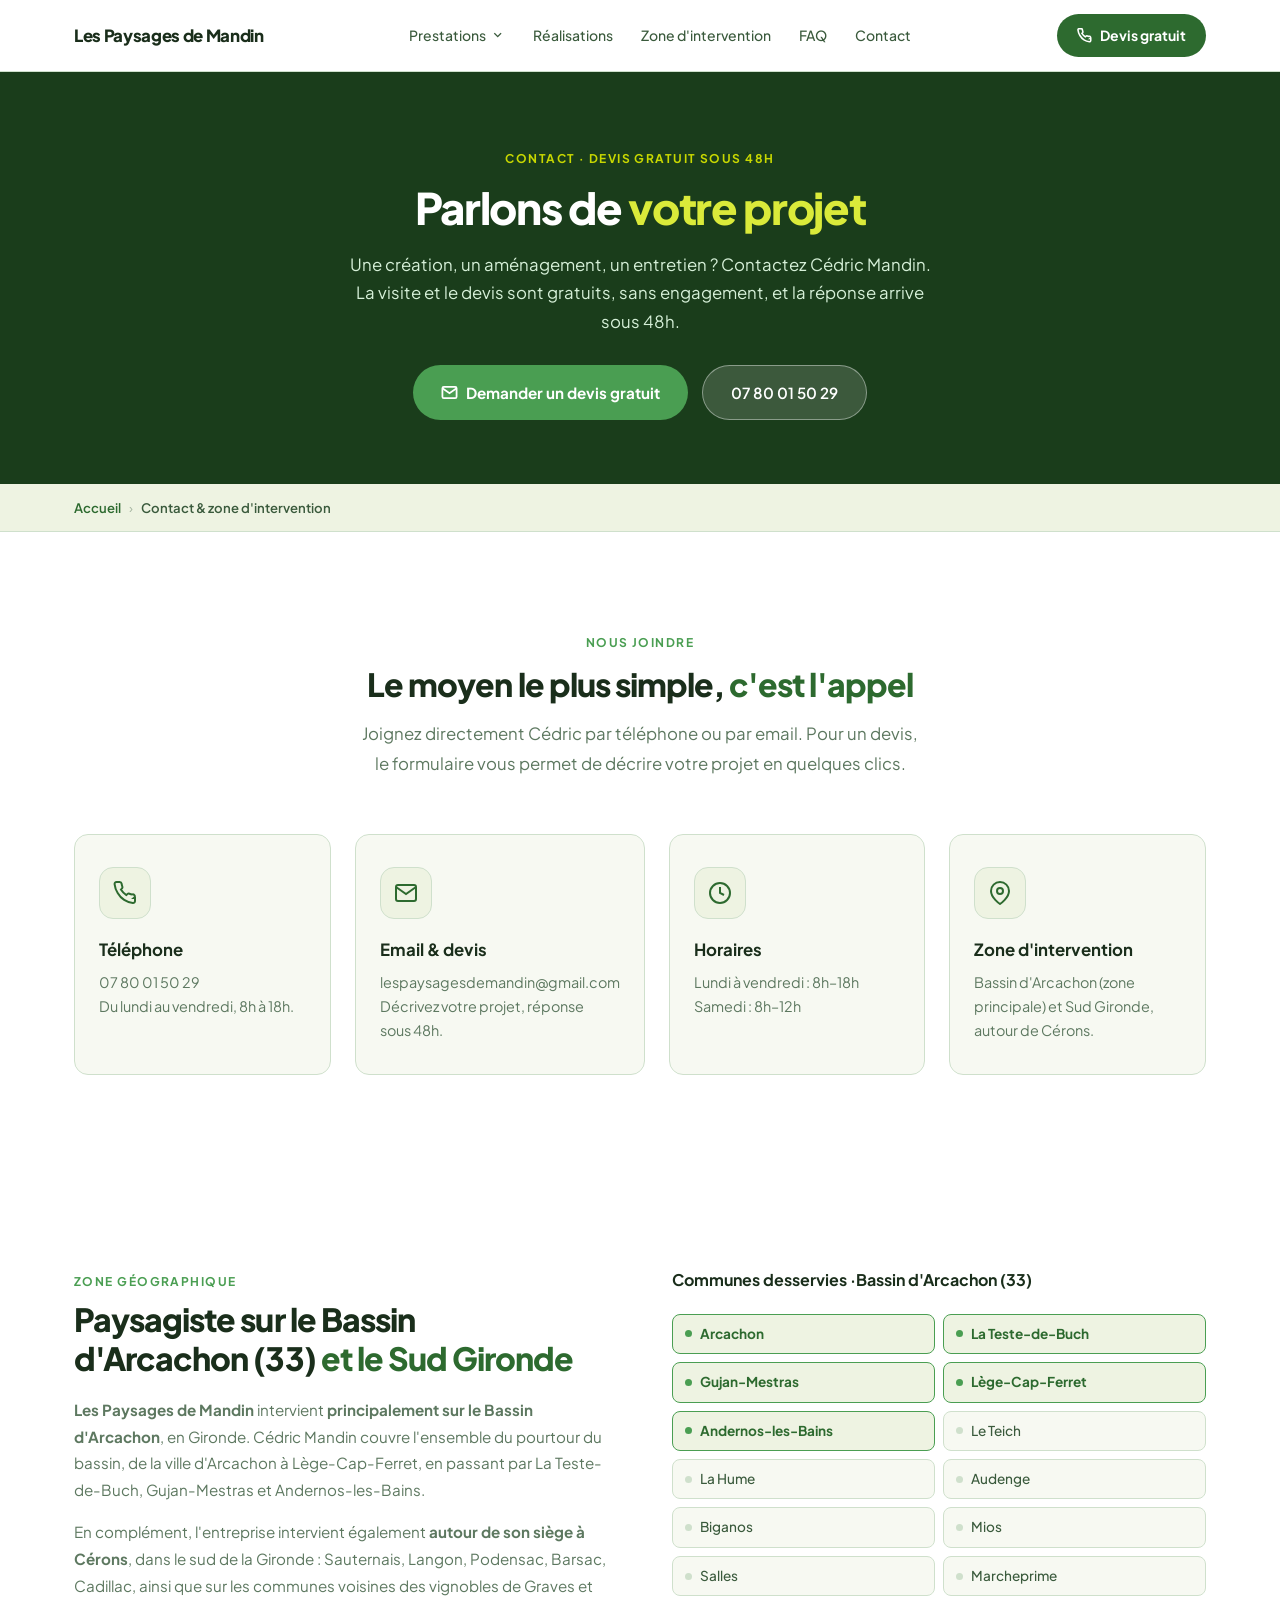
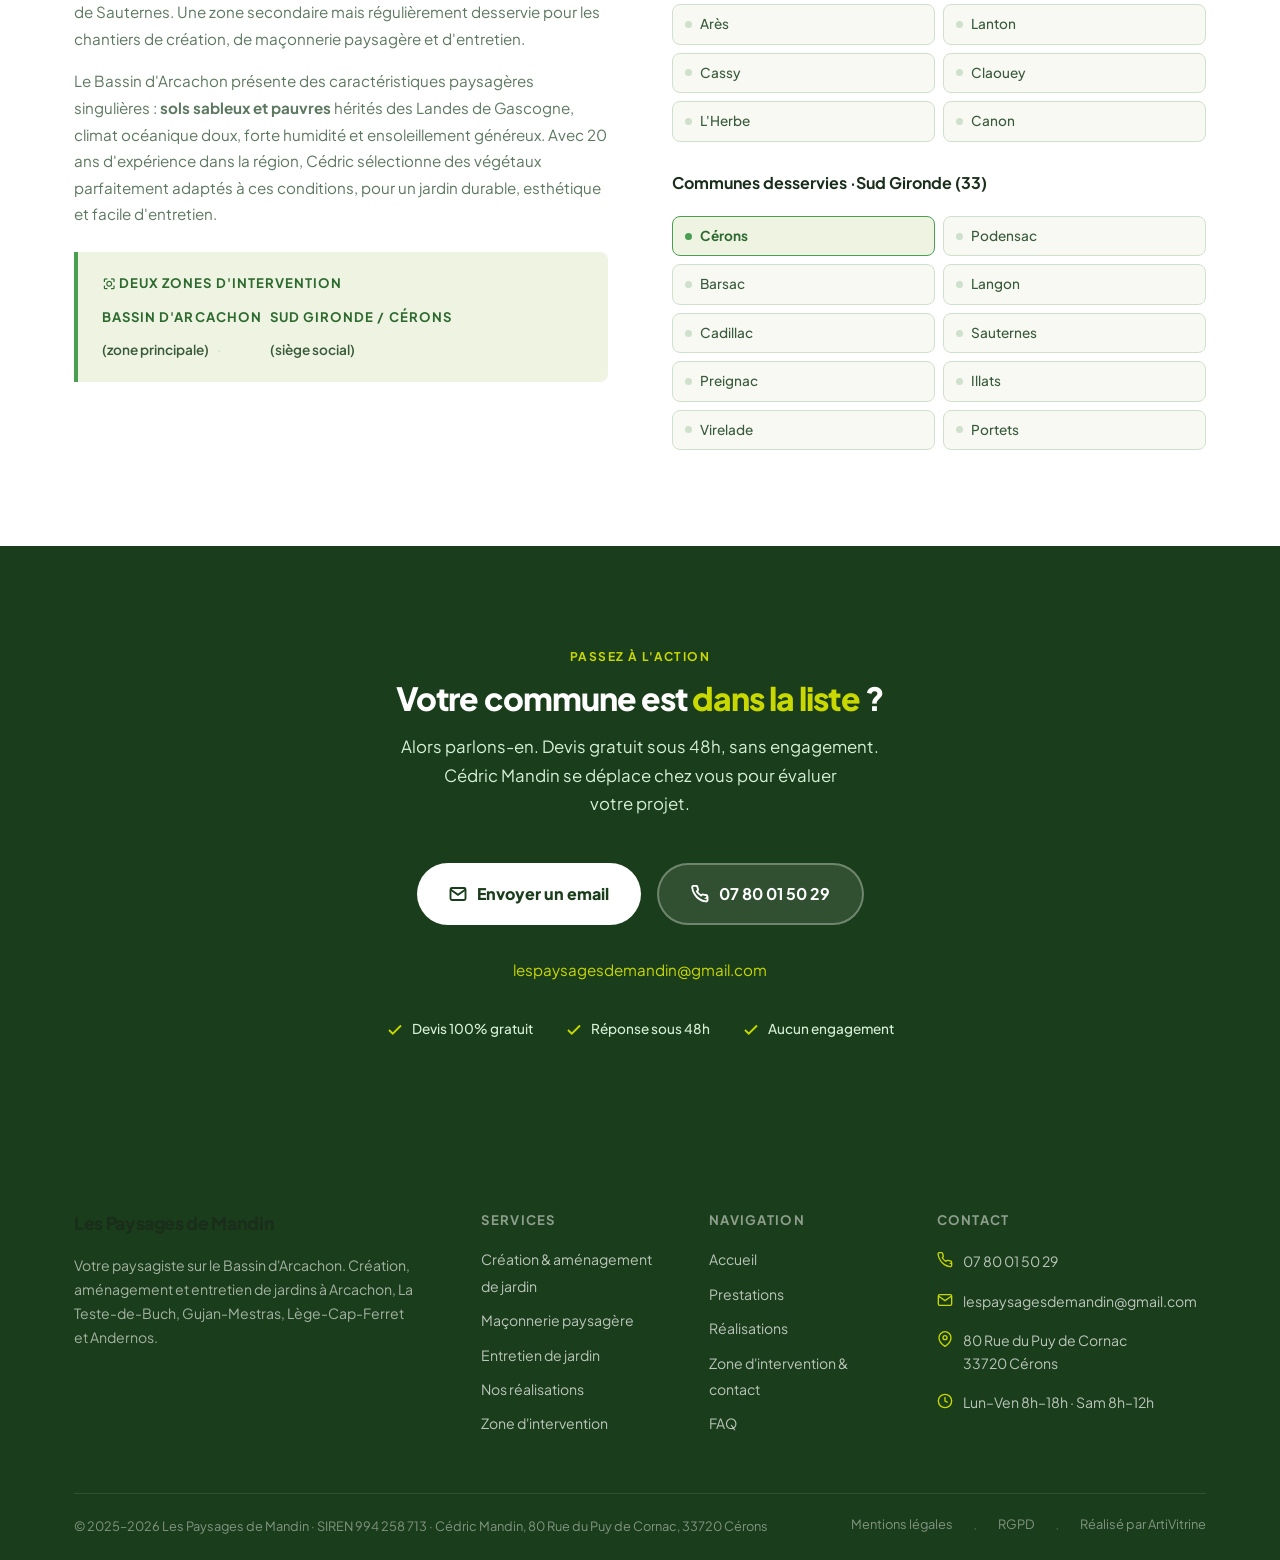
==== commit 04d106c5: "Navbar dropdown Prestations + icones Material Symbols + fix images - Menu deroulant Prestations (des" ====
--- a/contact.html
+++ b/contact.html
@@ -34,6 +34,7 @@
   <link rel="preconnect" href="https://fonts.googleapis.com">
   <link rel="preconnect" href="https://fonts.gstatic.com" crossorigin>
   <link href="https://fonts.googleapis.com/css2?family=Plus+Jakarta+Sans:wght@400;500;600;700;800&display=swap" rel="stylesheet">
+  <link href="https://fonts.googleapis.com/css2?family=Material+Symbols+Outlined:opsz,wght,FILL,GRAD@20..48,400,0,0" rel="stylesheet">
   <link rel="stylesheet" href="styles.css">
 
   <!-- JSON-LD : fil d'Ariane -->
@@ -56,7 +57,14 @@
       <div class="nav-inner">
         <a href="/" class="logo" aria-label="Les Paysages de Mandin — Accueil">Les Paysages de Mandin</a>
         <div class="nav-links" role="list">
-          <a href="/#services" role="listitem">Prestations</a>
+          <div class="nav-dropdown" role="listitem">
+          <a href="/#services" aria-haspopup="true">Prestations<span class="caret material-symbols-outlined" aria-hidden="true">expand_more</span></a>
+          <div class="dropdown-menu" role="menu" aria-label="Nos prestations">
+            <a href="/creation-amenagement-jardin.html" role="menuitem"><span class="material-symbols-outlined" aria-hidden="true">park</span> Création &amp; aménagement</a>
+            <a href="/maconnerie-paysagere.html" role="menuitem"><span class="material-symbols-outlined" aria-hidden="true">foundation</span> Maçonnerie paysagère</a>
+            <a href="/entretien-jardin.html" role="menuitem"><span class="material-symbols-outlined" aria-hidden="true">yard</span> Entretien de jardin</a>
+          </div>
+        </div>
           <a href="/realisations.html" role="listitem">Réalisations</a>
           <a href="/contact.html" role="listitem">Zone d'intervention</a>
           <a href="/#faq" role="listitem">FAQ</a>
@@ -75,11 +83,14 @@
 
   <div class="mobile-menu" id="mobileMenu" role="dialog" aria-label="Menu de navigation">
     <a href="/#services" onclick="closeMenu()">Prestations</a>
+    <a href="/creation-amenagement-jardin.html" class="mobile-sublink" onclick="closeMenu()"><span class="material-symbols-outlined" aria-hidden="true">park</span> Création &amp; aménagement</a>
+    <a href="/maconnerie-paysagere.html" class="mobile-sublink" onclick="closeMenu()"><span class="material-symbols-outlined" aria-hidden="true">foundation</span> Maçonnerie paysagère</a>
+    <a href="/entretien-jardin.html" class="mobile-sublink" onclick="closeMenu()"><span class="material-symbols-outlined" aria-hidden="true">yard</span> Entretien de jardin</a>
     <a href="/realisations.html" onclick="closeMenu()">Réalisations</a>
     <a href="/contact.html" onclick="closeMenu()">Zone d'intervention</a>
     <a href="/#faq" onclick="closeMenu()">FAQ</a>
     <a href="/contact.html" onclick="closeMenu()">Contact</a>
-    <a href="tel:+33780015029" class="nav-cta" onclick="closeMenu()">📞 Appeler maintenant</a>
+    <a href="tel:+33780015029" class="nav-cta" onclick="closeMenu()"><span class="material-symbols-outlined" aria-hidden="true">call</span> Appeler maintenant</a>
   </div>
 
   <!-- EN-TÊTE -->
@@ -170,7 +181,7 @@
           </p>
 
           <div class="zone-highlight reveal">
-            <strong>🎯 Deux zones d'intervention</strong>
+            <strong><span class="material-symbols-outlined" aria-hidden="true">center_focus_strong</span> Deux zones d'intervention</strong>
             <ul role="list">
               <li><strong>Bassin d'Arcachon</strong> (zone principale)</li>
               <li><strong>Sud Gironde / Cérons</strong> (siège social)</li>
--- a/styles.css
+++ b/styles.css
@@ -50,7 +50,7 @@
   line-height: 1.65;
   overflow-x: hidden;
 }
-img { display: block; max-width: 100%; }
+img { display: block; max-width: 100%; height: auto; }
 a { text-decoration: none; color: inherit; }
 ul { list-style: none; }
 
@@ -1769,3 +1769,118 @@
   }
   .reveal { opacity: 1 !important; transform: none !important; }
 }
+
+/* ============================================================
+   ICÔNES — Google Material Symbols
+============================================================ */
+.material-symbols-outlined {
+  font-family: 'Material Symbols Outlined';
+  font-weight: normal;
+  font-style: normal;
+  line-height: 1;
+  letter-spacing: normal;
+  text-transform: none;
+  display: inline-block;
+  white-space: nowrap;
+  word-wrap: normal;
+  direction: ltr;
+  -webkit-font-smoothing: antialiased;
+  font-variation-settings: 'FILL' 0, 'wght' 400, 'GRAD' 0, 'opsz' 24;
+  font-size: 1.15em;
+  vertical-align: -0.22em;
+}
+/* Grandes icônes de cartes (prestations, prestations liées) */
+.service-icon .material-symbols-outlined,
+.related-card .ic .material-symbols-outlined {
+  font-size: 2rem;
+  color: var(--primary);
+  vertical-align: middle;
+}
+.related-card .ic { line-height: 1; }
+/* Icônes dans les pastilles et badges (alignées au texte) */
+.cert-badge .material-symbols-outlined,
+.trust-badge .material-symbols-outlined,
+.featured-badge .material-symbols-outlined,
+.zone-highlight strong .material-symbols-outlined,
+.mobile-menu .nav-cta .material-symbols-outlined {
+  font-size: 1.1em;
+}
+.trust-badge .material-symbols-outlined { color: var(--accent); }
+
+/* ============================================================
+   MENU DÉROULANT — Prestations (desktop : survol + focus clavier)
+============================================================ */
+.nav-dropdown { position: relative; display: flex; align-items: center; }
+.nav-dropdown > a { display: inline-flex; align-items: center; gap: 4px; }
+.nav-dropdown > a .caret {
+  font-size: 1.1em;
+  transition: transform 0.2s ease;
+  line-height: 1;
+}
+.nav-dropdown:hover > a .caret,
+.nav-dropdown:focus-within > a .caret { transform: rotate(180deg); }
+/* pont invisible pour ne pas perdre le survol entre le lien et le menu */
+.nav-dropdown::after {
+  content: '';
+  position: absolute;
+  top: 100%;
+  left: -10px;
+  right: -10px;
+  height: 16px;
+}
+.dropdown-menu {
+  position: absolute;
+  top: calc(100% + 14px);
+  left: 50%;
+  transform: translateX(-50%) translateY(8px);
+  min-width: 260px;
+  background: var(--white);
+  border: 1px solid var(--border);
+  border-radius: var(--radius);
+  box-shadow: var(--shadow-lg);
+  padding: 8px;
+  display: flex;
+  flex-direction: column;
+  gap: 2px;
+  opacity: 0;
+  visibility: hidden;
+  pointer-events: none;
+  transition: opacity 0.2s ease, transform 0.2s ease;
+  z-index: 1001;
+}
+.nav-dropdown:hover .dropdown-menu,
+.nav-dropdown:focus-within .dropdown-menu {
+  opacity: 1;
+  visibility: visible;
+  pointer-events: auto;
+  transform: translateX(-50%) translateY(0);
+}
+.dropdown-menu a {
+  display: flex !important;
+  align-items: center;
+  gap: 12px;
+  padding: 11px 14px;
+  border-radius: var(--radius-sm);
+  font-size: 0.9rem;
+  font-weight: 600;
+  color: var(--text-mid) !important;
+  white-space: nowrap;
+  transition: background 0.18s ease, color 0.18s ease;
+}
+.dropdown-menu a:hover { background: var(--bg-tint); color: var(--primary) !important; }
+.dropdown-menu a .material-symbols-outlined {
+  font-size: 1.3rem;
+  color: var(--primary-light);
+  vertical-align: middle;
+  flex-shrink: 0;
+}
+/* Sous-liens prestations dans le menu mobile plein écran */
+.mobile-sublink {
+  font-size: 1.05rem !important;
+  font-weight: 600 !important;
+  color: var(--text-mid) !important;
+  display: inline-flex;
+  align-items: center;
+  gap: 10px;
+}
+.mobile-sublink .material-symbols-outlined { font-size: 1.3rem; color: var(--primary-light); }
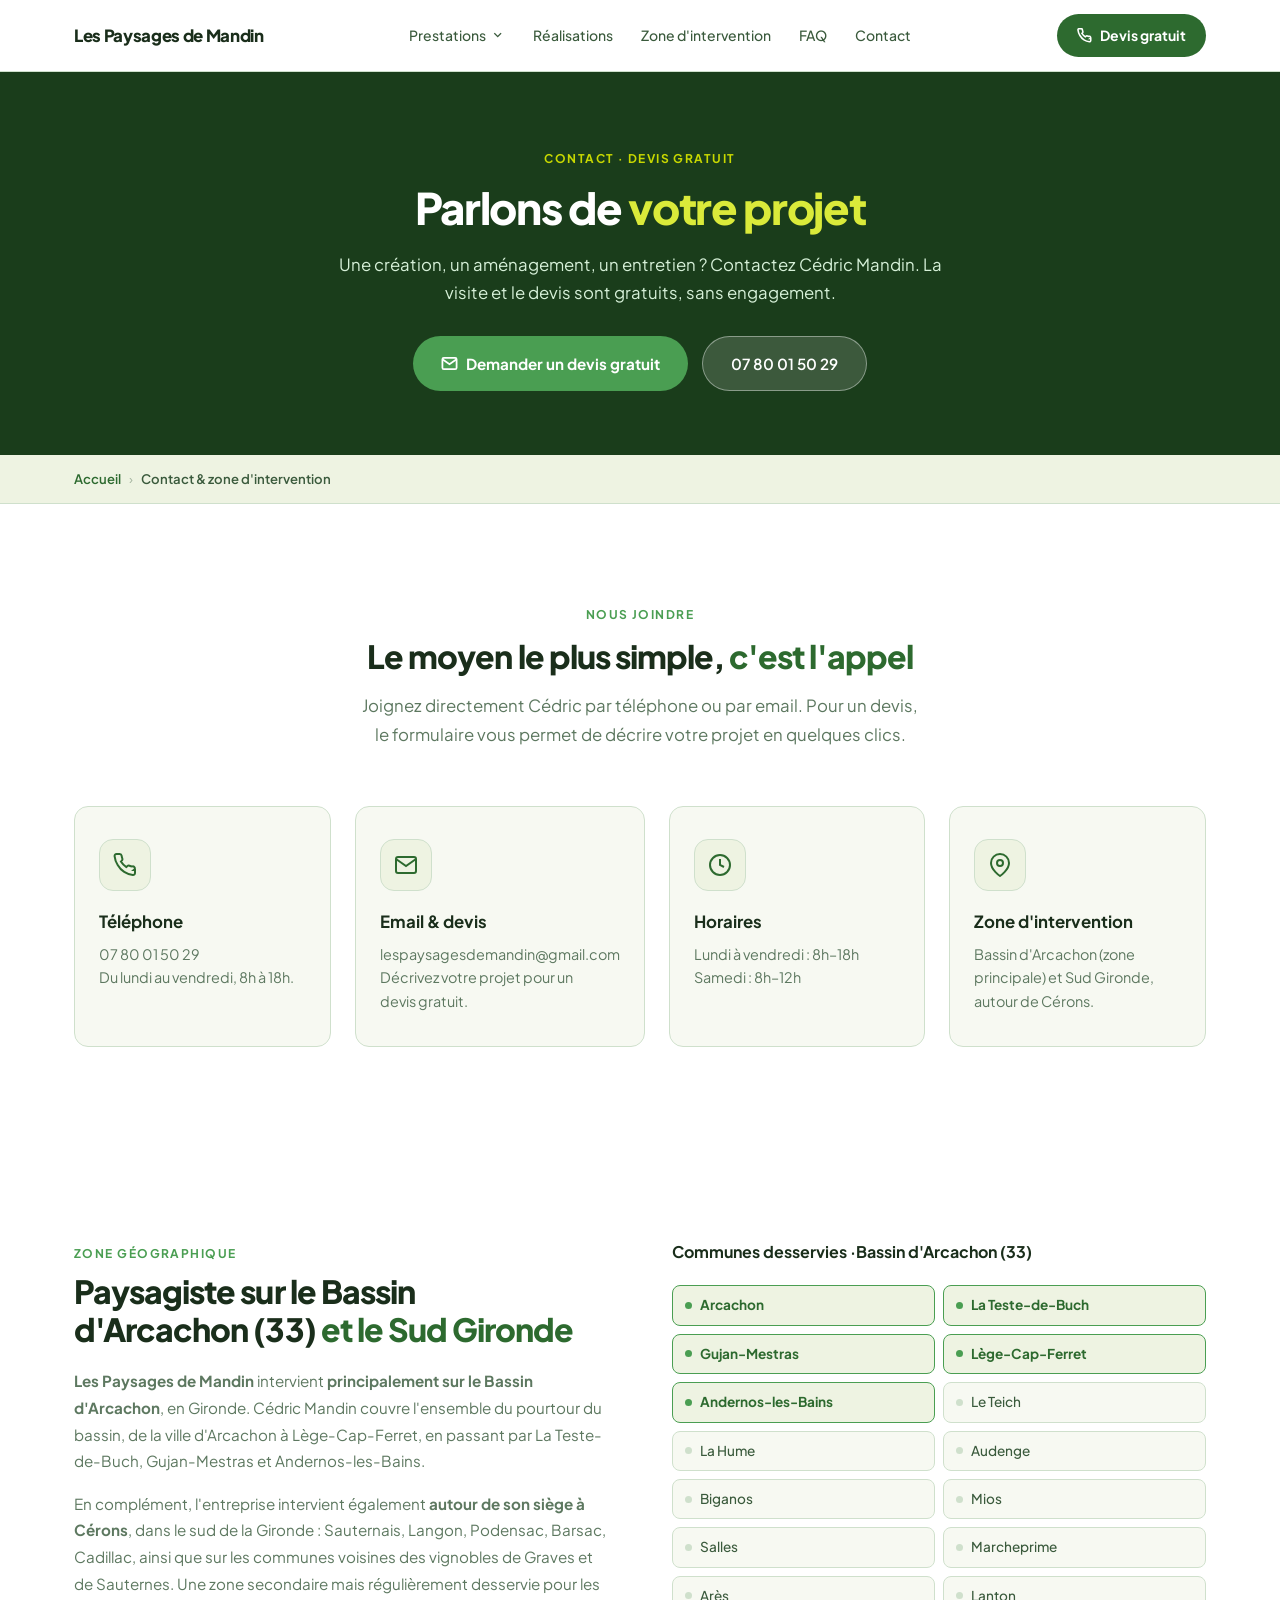
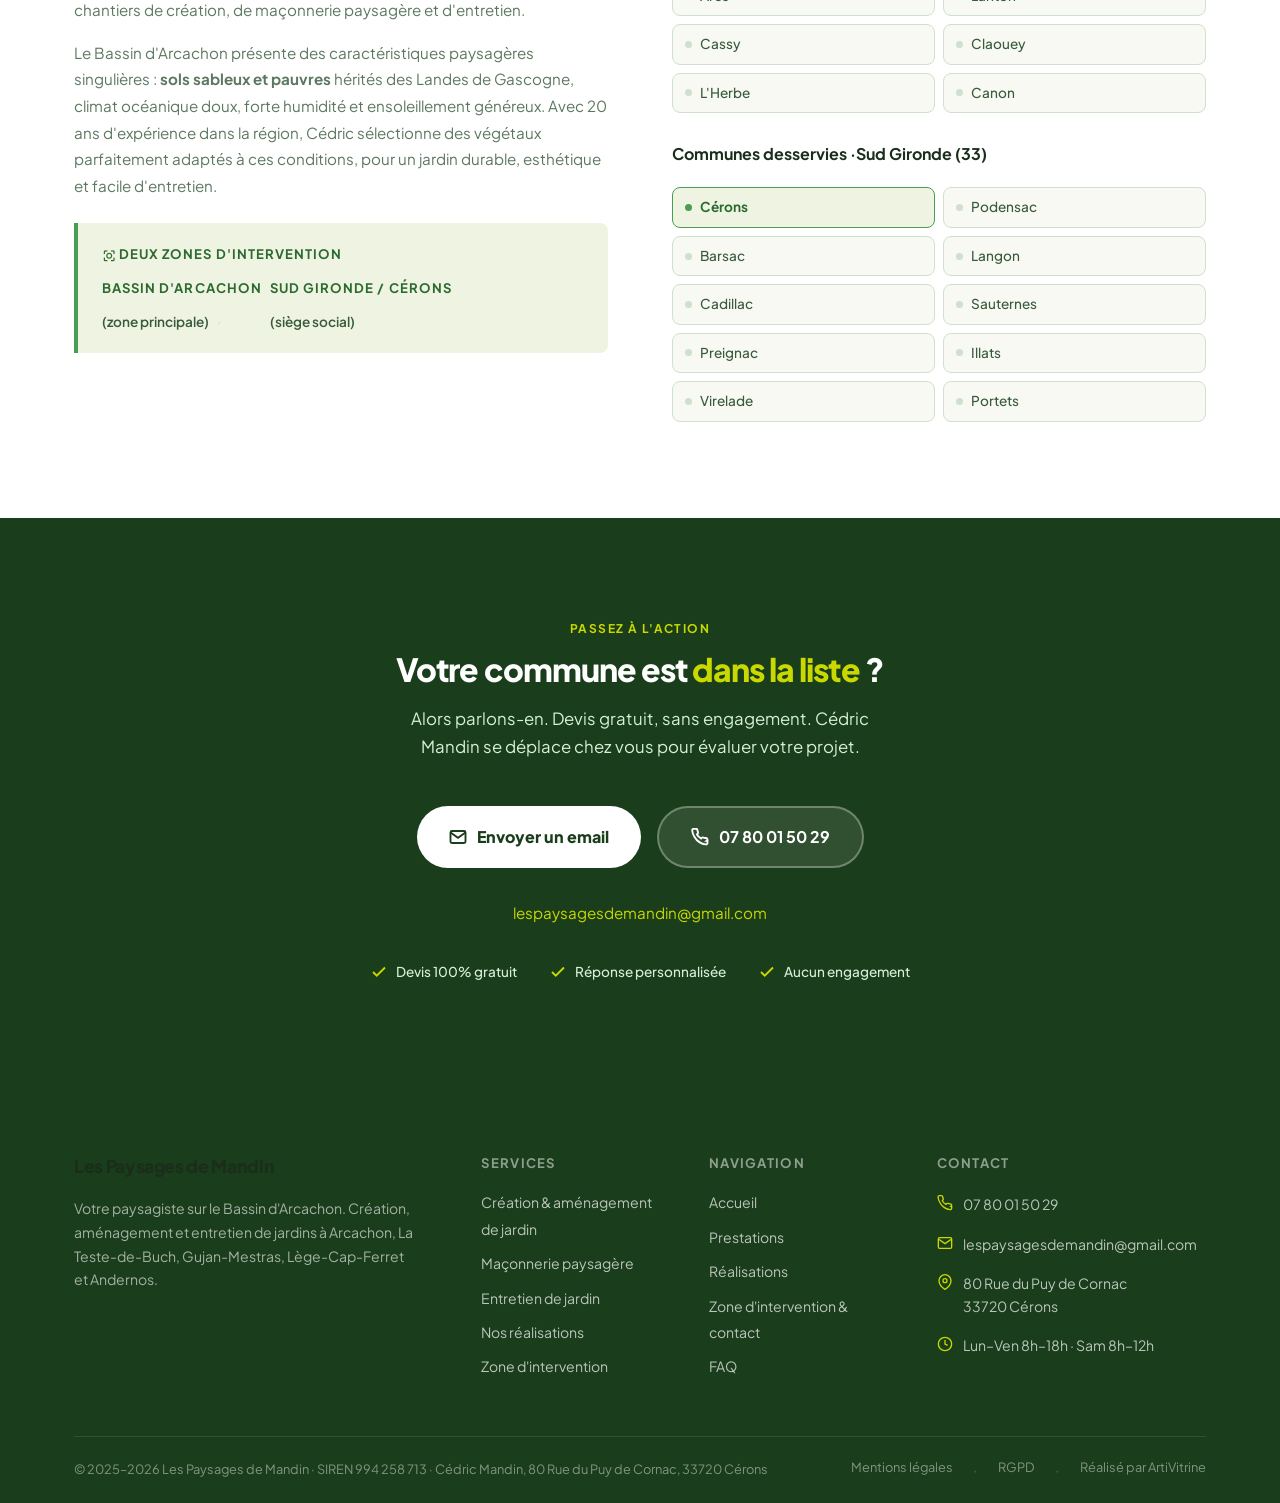
==== commit f41f3610: "Retrait de la notion de delai sur les devis (etape devis conservee) - Suppression des mentions "sous" ====
--- a/contact.html
+++ b/contact.html
@@ -4,7 +4,7 @@
   <meta charset="UTF-8">
   <meta name="viewport" content="width=device-width, initial-scale=1.0">
   <title>Contact &amp; zone d'intervention — Paysagiste Bassin d'Arcachon | Les Paysages de Mandin</title>
-  <meta name="description" content="Contactez Les Paysages de Mandin, paysagiste sur le Bassin d'Arcachon : Arcachon, La Teste-de-Buch, Gujan-Mestras, Lège-Cap-Ferret, Andernos et Sud Gironde. Devis gratuit sous 48h. ☎ 07 80 01 50 29.">
+  <meta name="description" content="Contactez Les Paysages de Mandin, paysagiste sur le Bassin d'Arcachon : Arcachon, La Teste-de-Buch, Gujan-Mestras, Lège-Cap-Ferret, Andernos et Sud Gironde. Devis gratuit. ☎ 07 80 01 50 29.">
   <meta name="keywords" content="contact paysagiste Bassin d'Arcachon, paysagiste Arcachon, paysagiste Gujan-Mestras, paysagiste La Teste-de-Buch, zone intervention paysagiste Gironde, devis paysagiste Arcachon">
   <meta name="robots" content="index, follow">
   <meta name="geo.region" content="FR-33">
@@ -12,7 +12,7 @@
   <meta name="geo.position" content="44.6597;-1.1739">
   <meta name="ICBM" content="44.6597, -1.1739">
   <meta property="og:title" content="Contact &amp; zone d'intervention — Les Paysages de Mandin">
-  <meta property="og:description" content="Paysagiste sur le Bassin d'Arcachon et le Sud Gironde. Devis gratuit sous 48h.">
+  <meta property="og:description" content="Paysagiste sur le Bassin d'Arcachon et le Sud Gironde. Devis gratuit.">
   <meta property="og:type" content="website">
   <meta property="og:url" content="https://lespaysagesdemandin.fr/contact.html">
   <meta property="og:image" content="https://lespaysagesdemandin.fr/images/realisations/escalier-corten/escalier-corten-bambous-vue-principale.webp">
@@ -23,7 +23,7 @@
   <meta property="og:site_name" content="Les Paysages de Mandin">
   <meta name="twitter:card" content="summary_large_image">
   <meta name="twitter:title" content="Contact &amp; zone d'intervention — Les Paysages de Mandin">
-  <meta name="twitter:description" content="Paysagiste sur le Bassin d'Arcachon et le Sud Gironde. Devis gratuit sous 48h.">
+  <meta name="twitter:description" content="Paysagiste sur le Bassin d'Arcachon et le Sud Gironde. Devis gratuit.">
   <meta name="twitter:image" content="https://lespaysagesdemandin.fr/images/realisations/escalier-corten/escalier-corten-bambous-vue-principale.webp">
   <meta name="author" content="Cédric Mandin — Les Paysages de Mandin">
 
@@ -96,9 +96,9 @@
   <!-- EN-TÊTE -->
   <header class="subhero">
     <div class="container">
-      <span class="eyebrow reveal">Contact · Devis gratuit sous 48h</span>
+      <span class="eyebrow reveal">Contact · Devis gratuit</span>
       <h1 class="reveal reveal-delay-1">Parlons de <em>votre projet</em></h1>
-      <p class="reveal reveal-delay-2">Une création, un aménagement, un entretien ? Contactez Cédric Mandin. La visite et le devis sont gratuits, sans engagement, et la réponse arrive sous 48h.</p>
+      <p class="reveal reveal-delay-2">Une création, un aménagement, un entretien ? Contactez Cédric Mandin. La visite et le devis sont gratuits, sans engagement.</p>
       <div class="hero-ctas reveal reveal-delay-3">
         <a href="#" data-artidevis class="btn-primary">
           <svg width="17" height="17" viewBox="0 0 24 24" fill="none" stroke="currentColor" stroke-width="2.5" aria-hidden="true"><path d="M4 4h16c1.1 0 2 .9 2 2v12c0 1.1-.9 2-2 2H4c-1.1 0-2-.9-2-2V6c0-1.1.9-2 2-2z"/><polyline points="22,6 12,13 2,6"/></svg>
@@ -140,7 +140,7 @@
             <svg width="24" height="24" viewBox="0 0 24 24" fill="none" stroke="currentColor" stroke-width="2" aria-hidden="true"><path d="M4 4h16c1.1 0 2 .9 2 2v12c0 1.1-.9 2-2 2H4c-1.1 0-2-.9-2-2V6c0-1.1.9-2 2-2z"/><polyline points="22,6 12,13 2,6"/></svg>
           </div>
           <h3>Email &amp; devis</h3>
-          <p>lespaysagesdemandin@gmail.com<br>Décrivez votre projet, réponse sous 48h.</p>
+          <p>lespaysagesdemandin@gmail.com<br>Décrivez votre projet pour un devis gratuit.</p>
         </a>
         <div class="card reveal reveal-delay-3">
           <div class="card-icon">
@@ -236,7 +236,7 @@
       <div class="cta-inner">
         <span class="section-label" style="color: var(--accent);" aria-hidden="true">Passez à l'action</span>
         <h2 id="cta-h2" class="reveal">Votre commune est <em>dans la liste</em> ?</h2>
-        <p class="sub reveal reveal-delay-1">Alors parlons-en. Devis gratuit sous 48h, sans engagement. Cédric Mandin se déplace chez vous pour évaluer votre projet.</p>
+        <p class="sub reveal reveal-delay-1">Alors parlons-en. Devis gratuit, sans engagement. Cédric Mandin se déplace chez vous pour évaluer votre projet.</p>
         <div class="cta-buttons reveal reveal-delay-2">
           <a href="#" data-artidevis class="btn-white">
             <svg width="18" height="18" viewBox="0 0 24 24" fill="none" stroke="currentColor" stroke-width="2.5" aria-hidden="true"><path d="M4 4h16c1.1 0 2 .9 2 2v12c0 1.1-.9 2-2 2H4c-1.1 0-2-.9-2-2V6c0-1.1.9-2 2-2z"/><polyline points="22,6 12,13 2,6"/></svg>
@@ -255,7 +255,7 @@
           </div>
           <div class="rea-item">
             <svg width="18" height="18" viewBox="0 0 24 24" fill="none" stroke="currentColor" stroke-width="2.5" aria-hidden="true"><polyline points="20 6 9 17 4 12"/></svg>
-            Réponse sous 48h
+            Réponse personnalisée
           </div>
           <div class="rea-item">
             <svg width="18" height="18" viewBox="0 0 24 24" fill="none" stroke="currentColor" stroke-width="2.5" aria-hidden="true"><polyline points="20 6 9 17 4 12"/></svg>
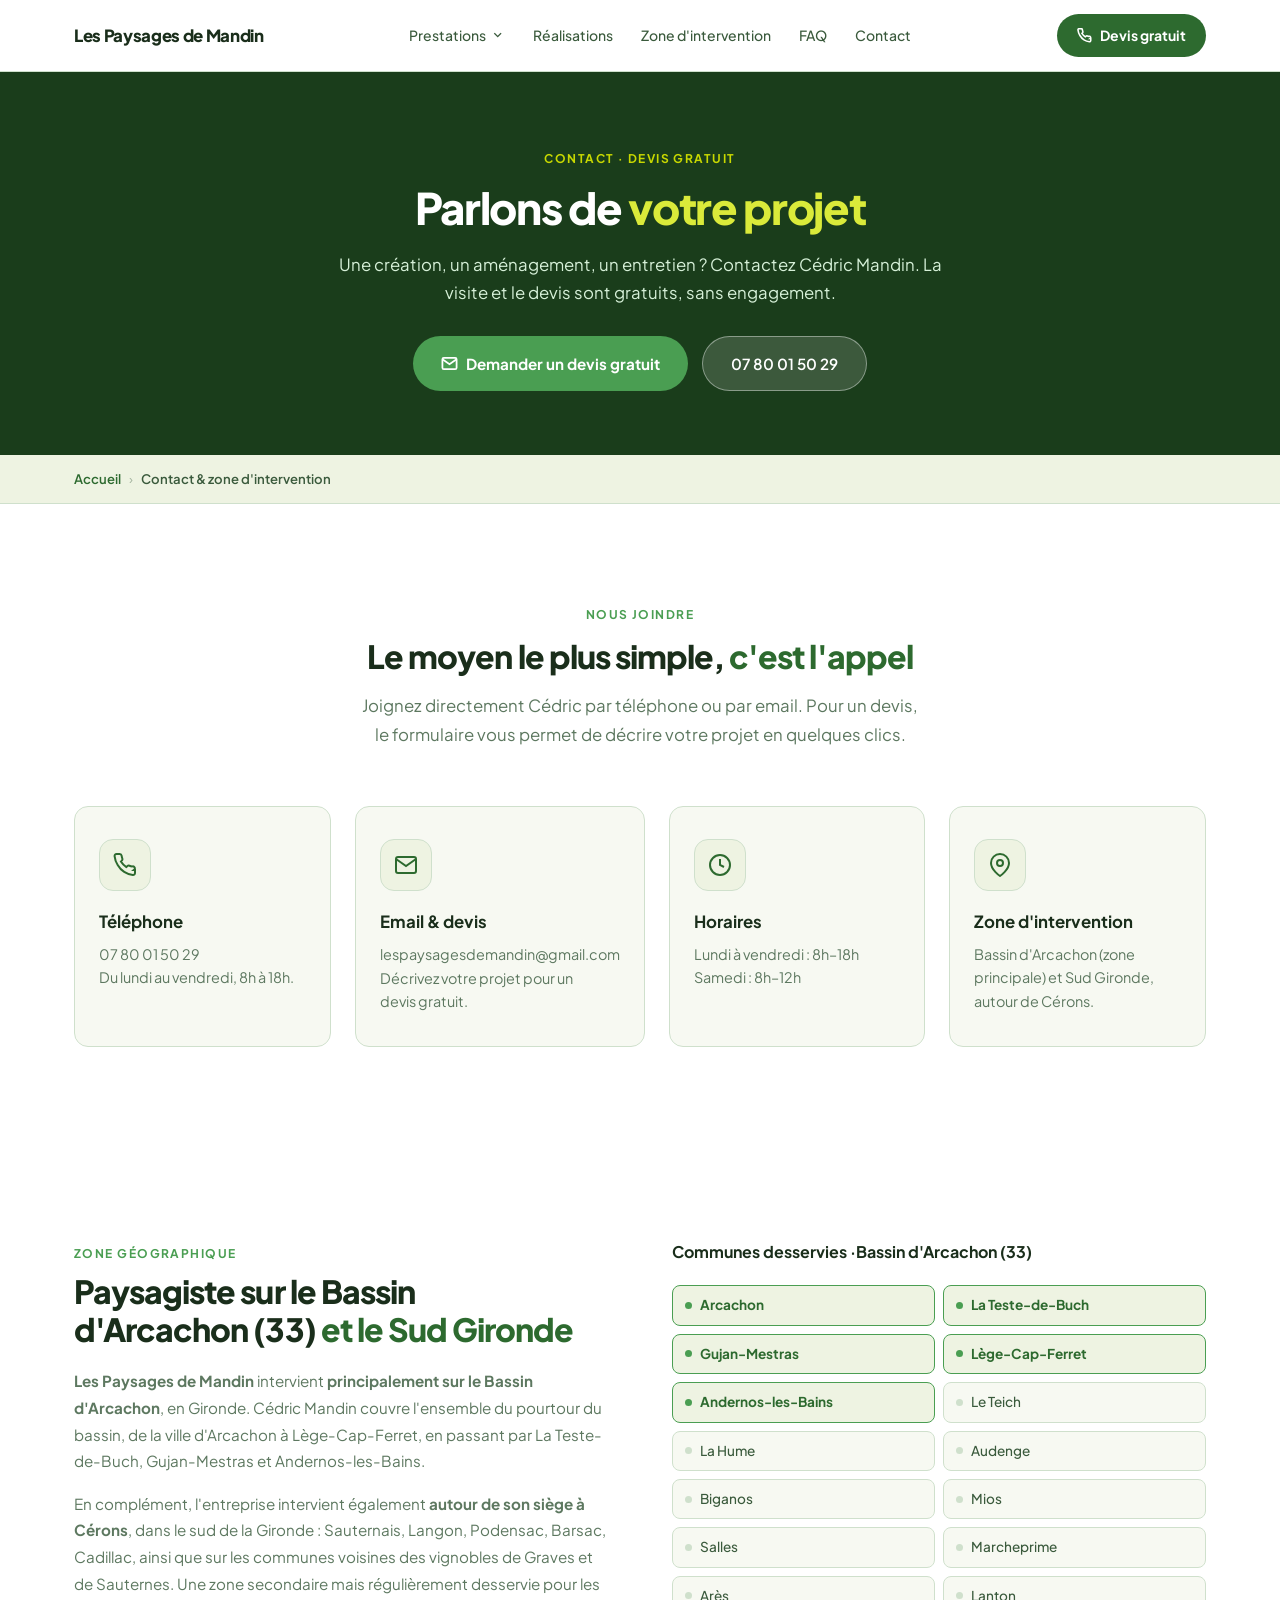
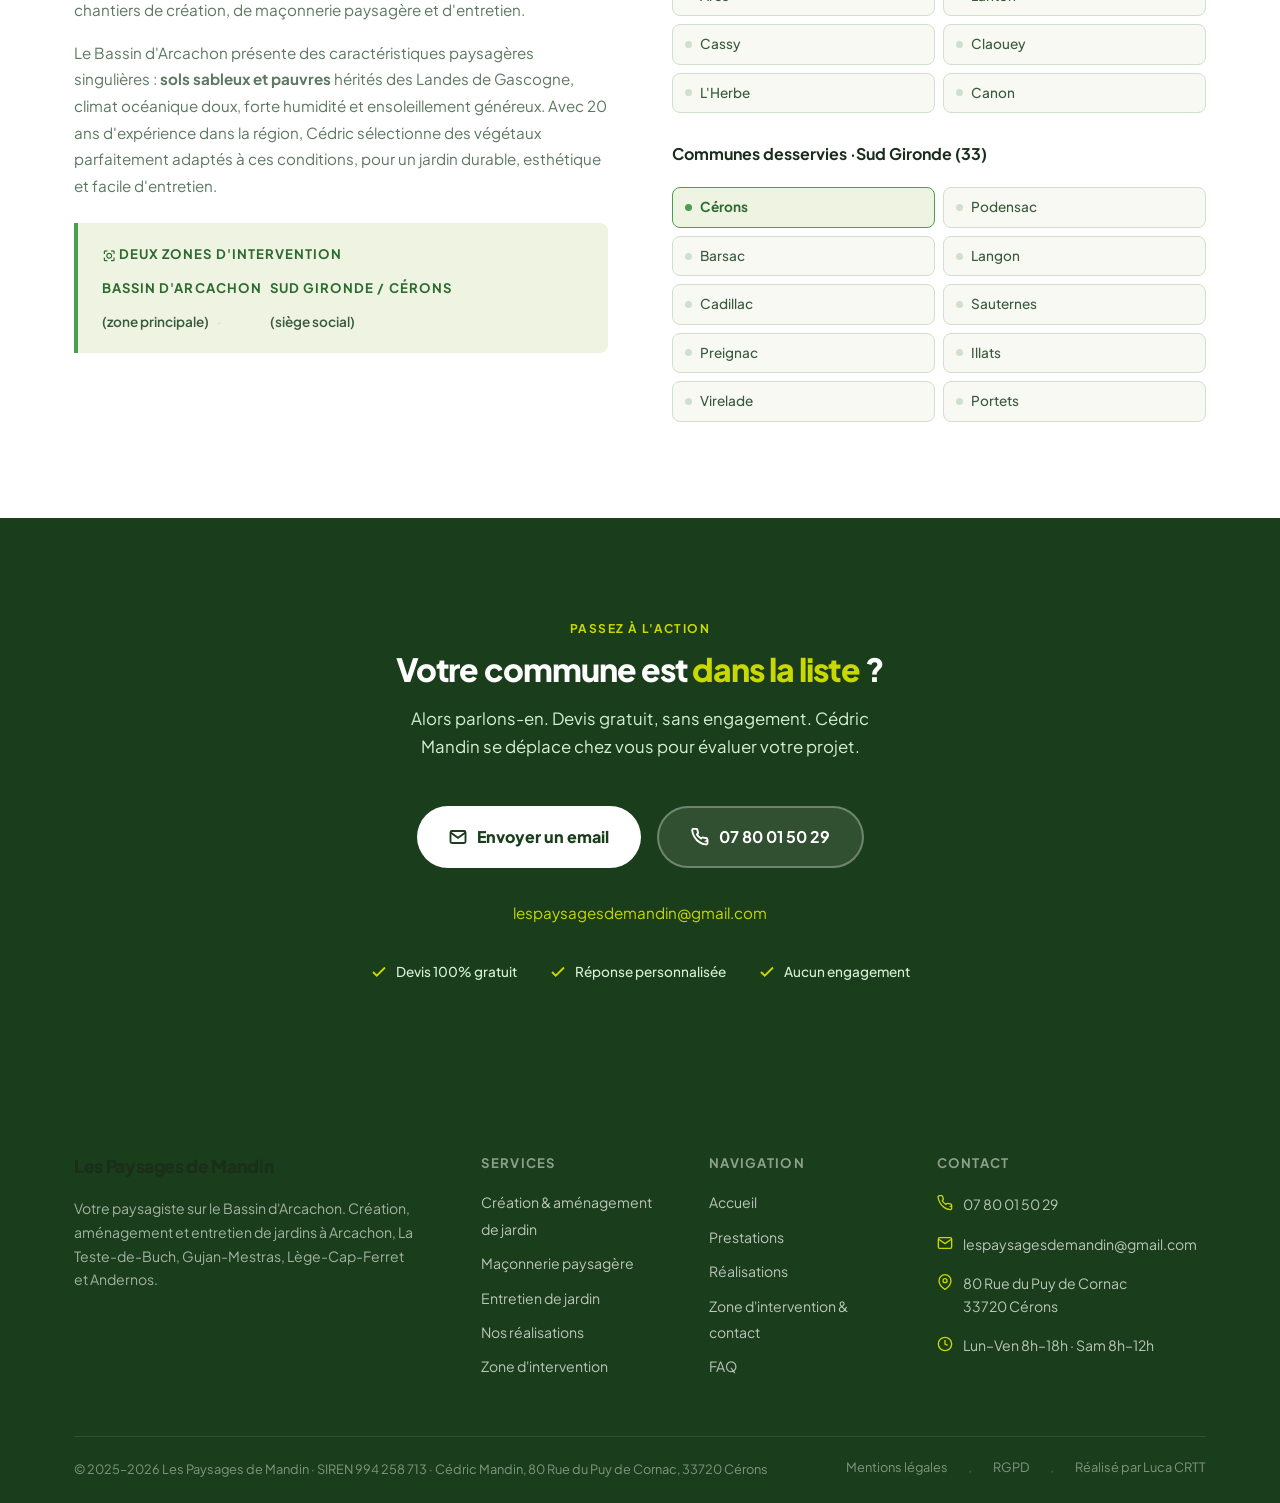
==== commit 2361dcdc: "Footer : crédit Réalisé par Luca CRTT (lien luca-crtt.com) sur toutes les pages Co-Authored-By: Clau" ====
--- a/contact.html
+++ b/contact.html
@@ -323,7 +323,7 @@
           <span style="color: rgba(255,255,255,0.2);">·</span>
           <a href="/mentions-legales.html">RGPD</a>
           <span style="color: rgba(255,255,255,0.2);">·</span>
-          <a href="https://artivitrine.fr" target="_blank" rel="noopener">Réalisé par ArtiVitrine</a>
+          <a href="https://luca-crtt.com" target="_blank" rel="noopener">Réalisé par Luca CRTT</a>
         </div>
       </div>
     </div>
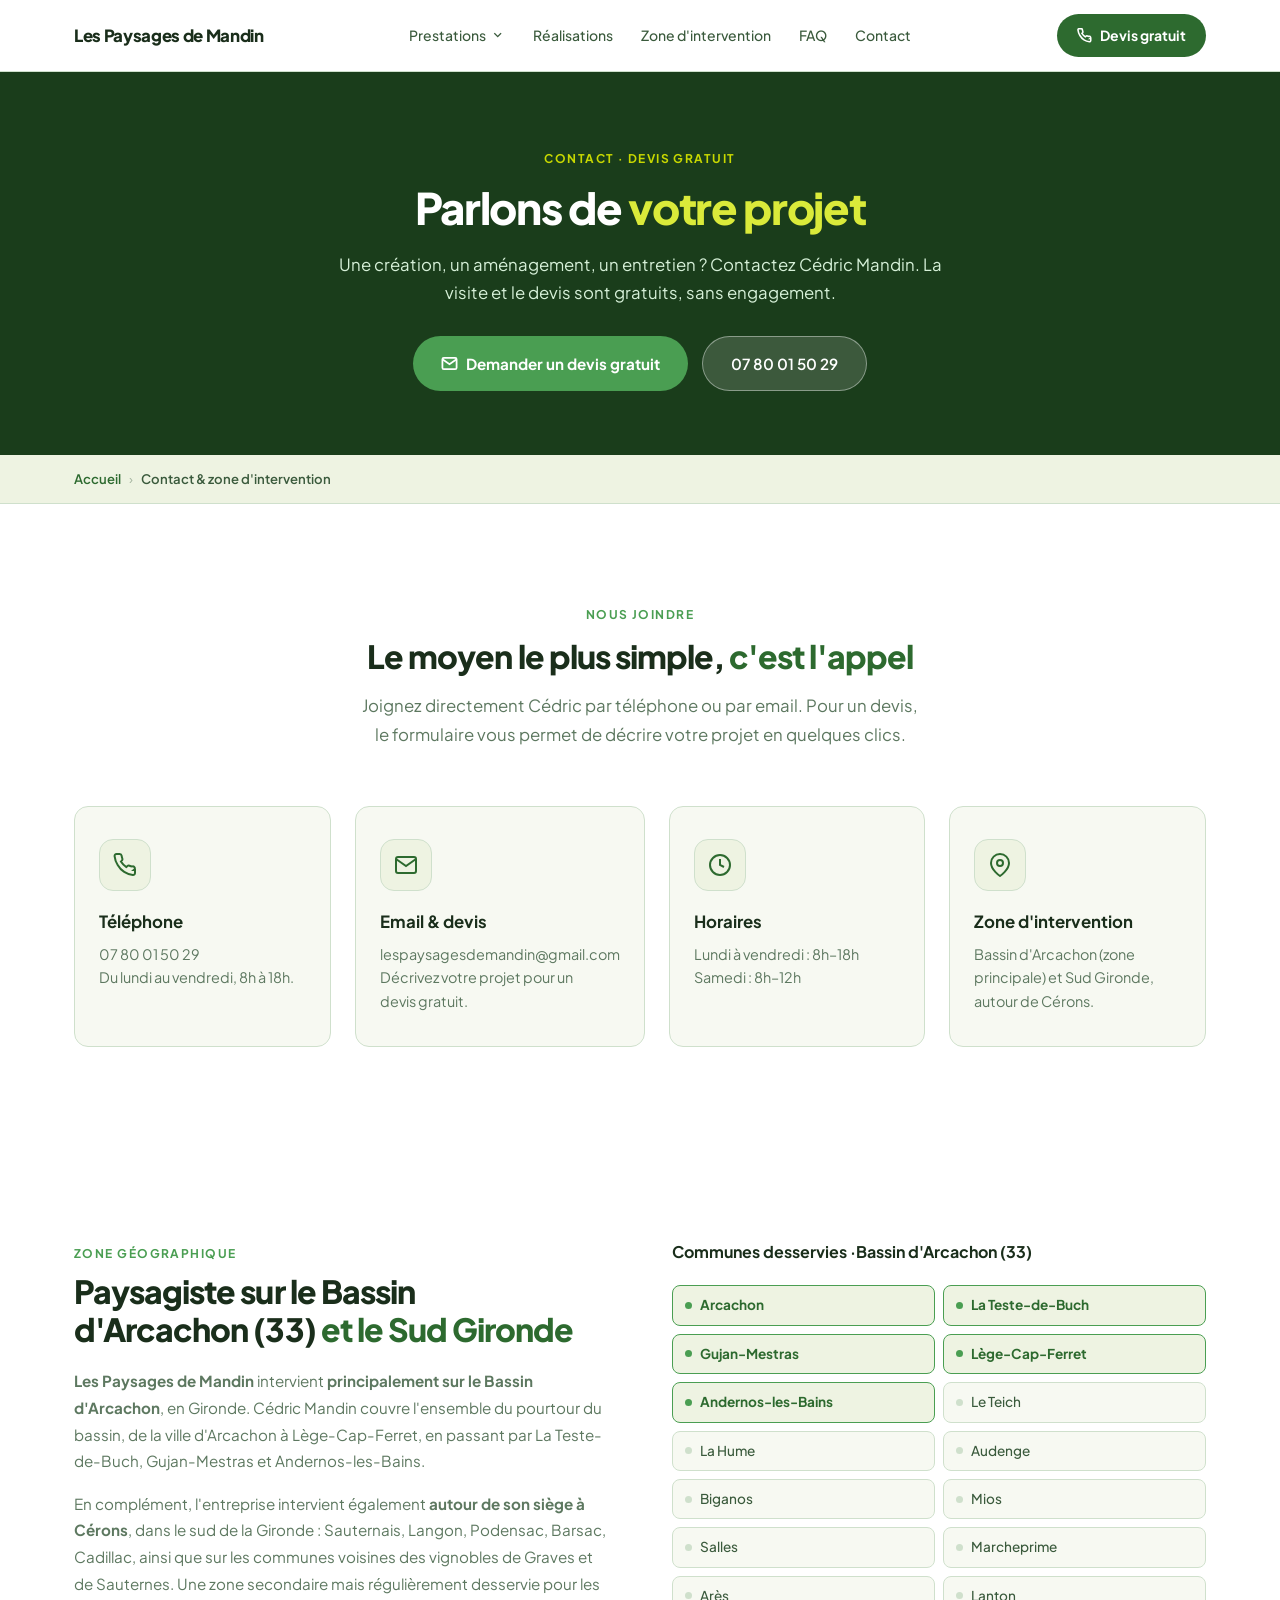
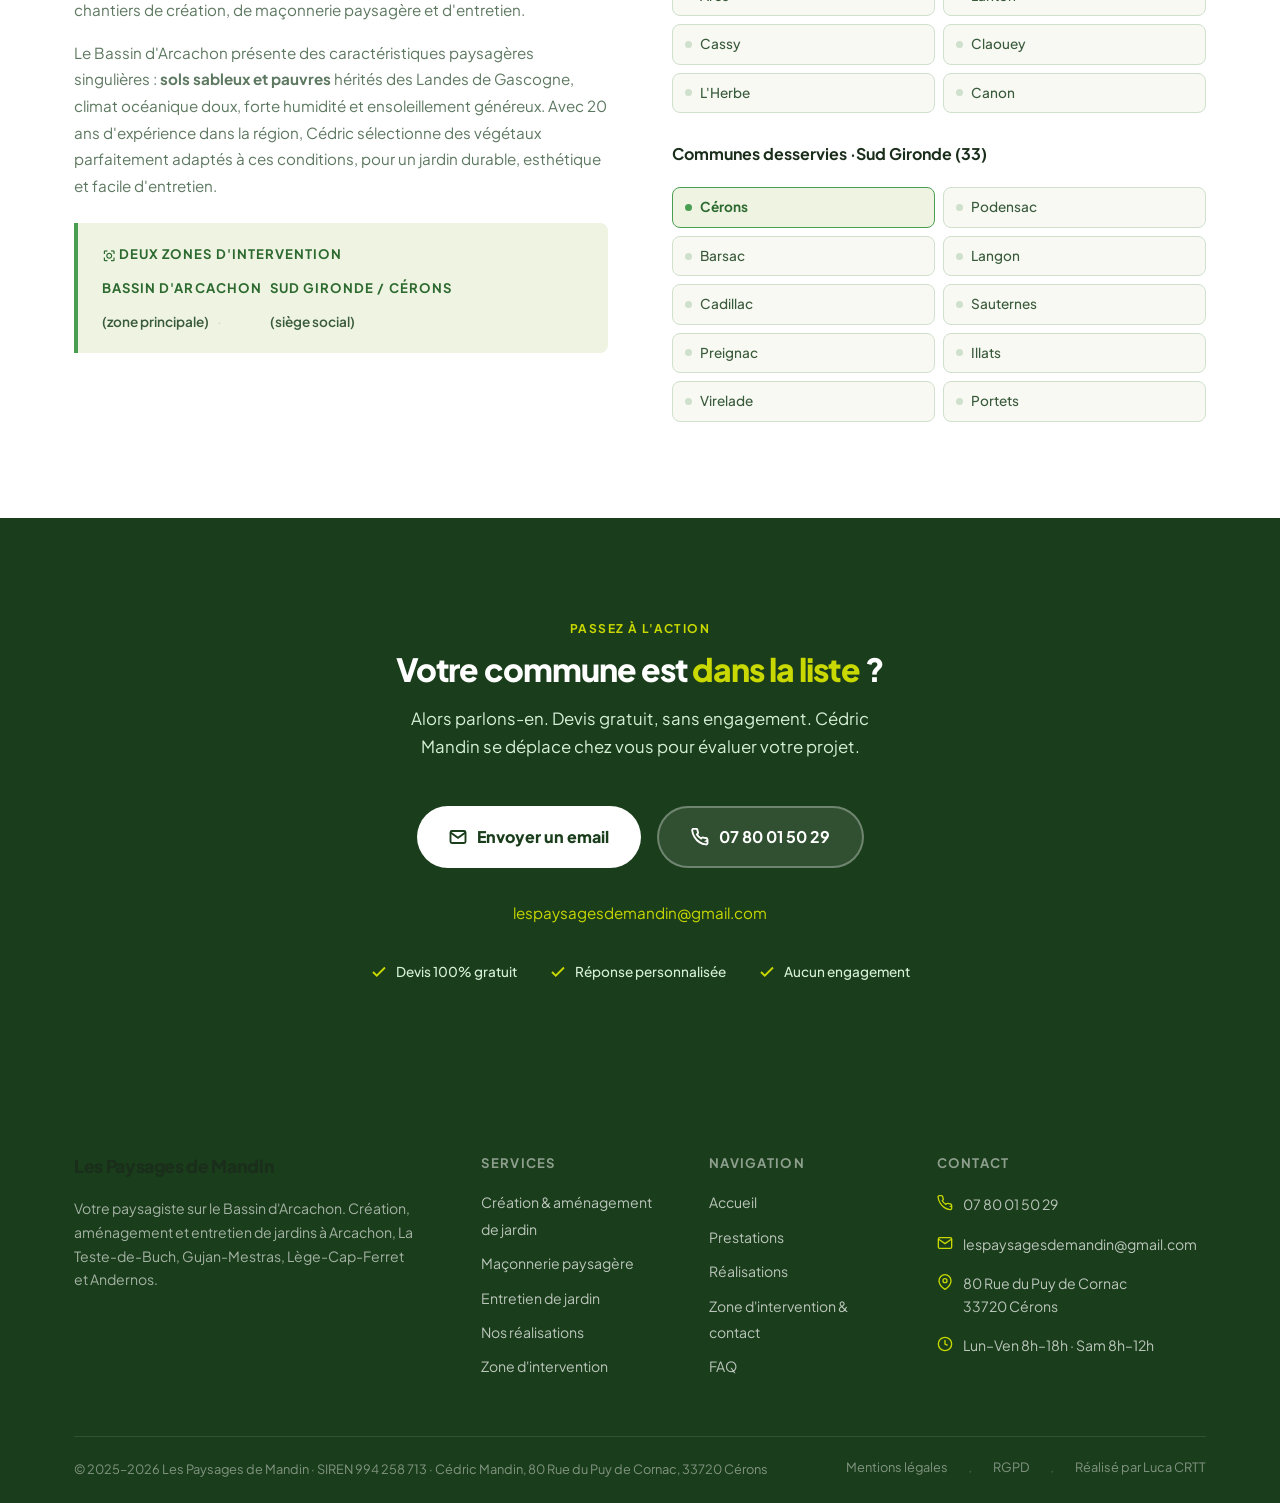
==== commit 70105ae7: "Vercel Web Analytics : balise de mesure d audience sur toutes les pages Co-Authored-By: Claude Opus " ====
--- a/contact.html
+++ b/contact.html
@@ -3,8 +3,8 @@
 <head>
   <meta charset="UTF-8">
   <meta name="viewport" content="width=device-width, initial-scale=1.0">
-  <title>Contact &amp; zone d'intervention — Paysagiste Bassin d'Arcachon | Les Paysages de Mandin</title>
-  <meta name="description" content="Contactez Les Paysages de Mandin, paysagiste sur le Bassin d'Arcachon : Arcachon, La Teste-de-Buch, Gujan-Mestras, Lège-Cap-Ferret, Andernos et Sud Gironde. Devis gratuit. ☎ 07 80 01 50 29.">
+  <title>Contact et devis | Les Paysages de Mandin, paysagiste (33)</title>
+  <meta name="description" content="Devis gratuit pour votre jardin sur le Bassin d'Arcachon : Arcachon, La Teste-de-Buch, Gujan-Mestras, Lège-Cap-Ferret, Andernos et Sud Gironde.">
   <meta name="keywords" content="contact paysagiste Bassin d'Arcachon, paysagiste Arcachon, paysagiste Gujan-Mestras, paysagiste La Teste-de-Buch, zone intervention paysagiste Gironde, devis paysagiste Arcachon">
   <meta name="robots" content="index, follow">
   <meta name="geo.region" content="FR-33">
@@ -349,5 +349,10 @@
     data-nom="Les Paysages de Mandin"
     data-services="Création de jardin,Aménagement paysager,Entretien espaces verts,Conseil paysagisme,Maçonnerie paysagère">
   </script>
+  <!-- Vercel Web Analytics -->
+  <script>
+    window.va = window.va || function () { (window.vaq = window.vaq || []).push(arguments); };
+  </script>
+  <script defer src="/_vercel/insights/script.js"></script>
 </body>
 </html>
